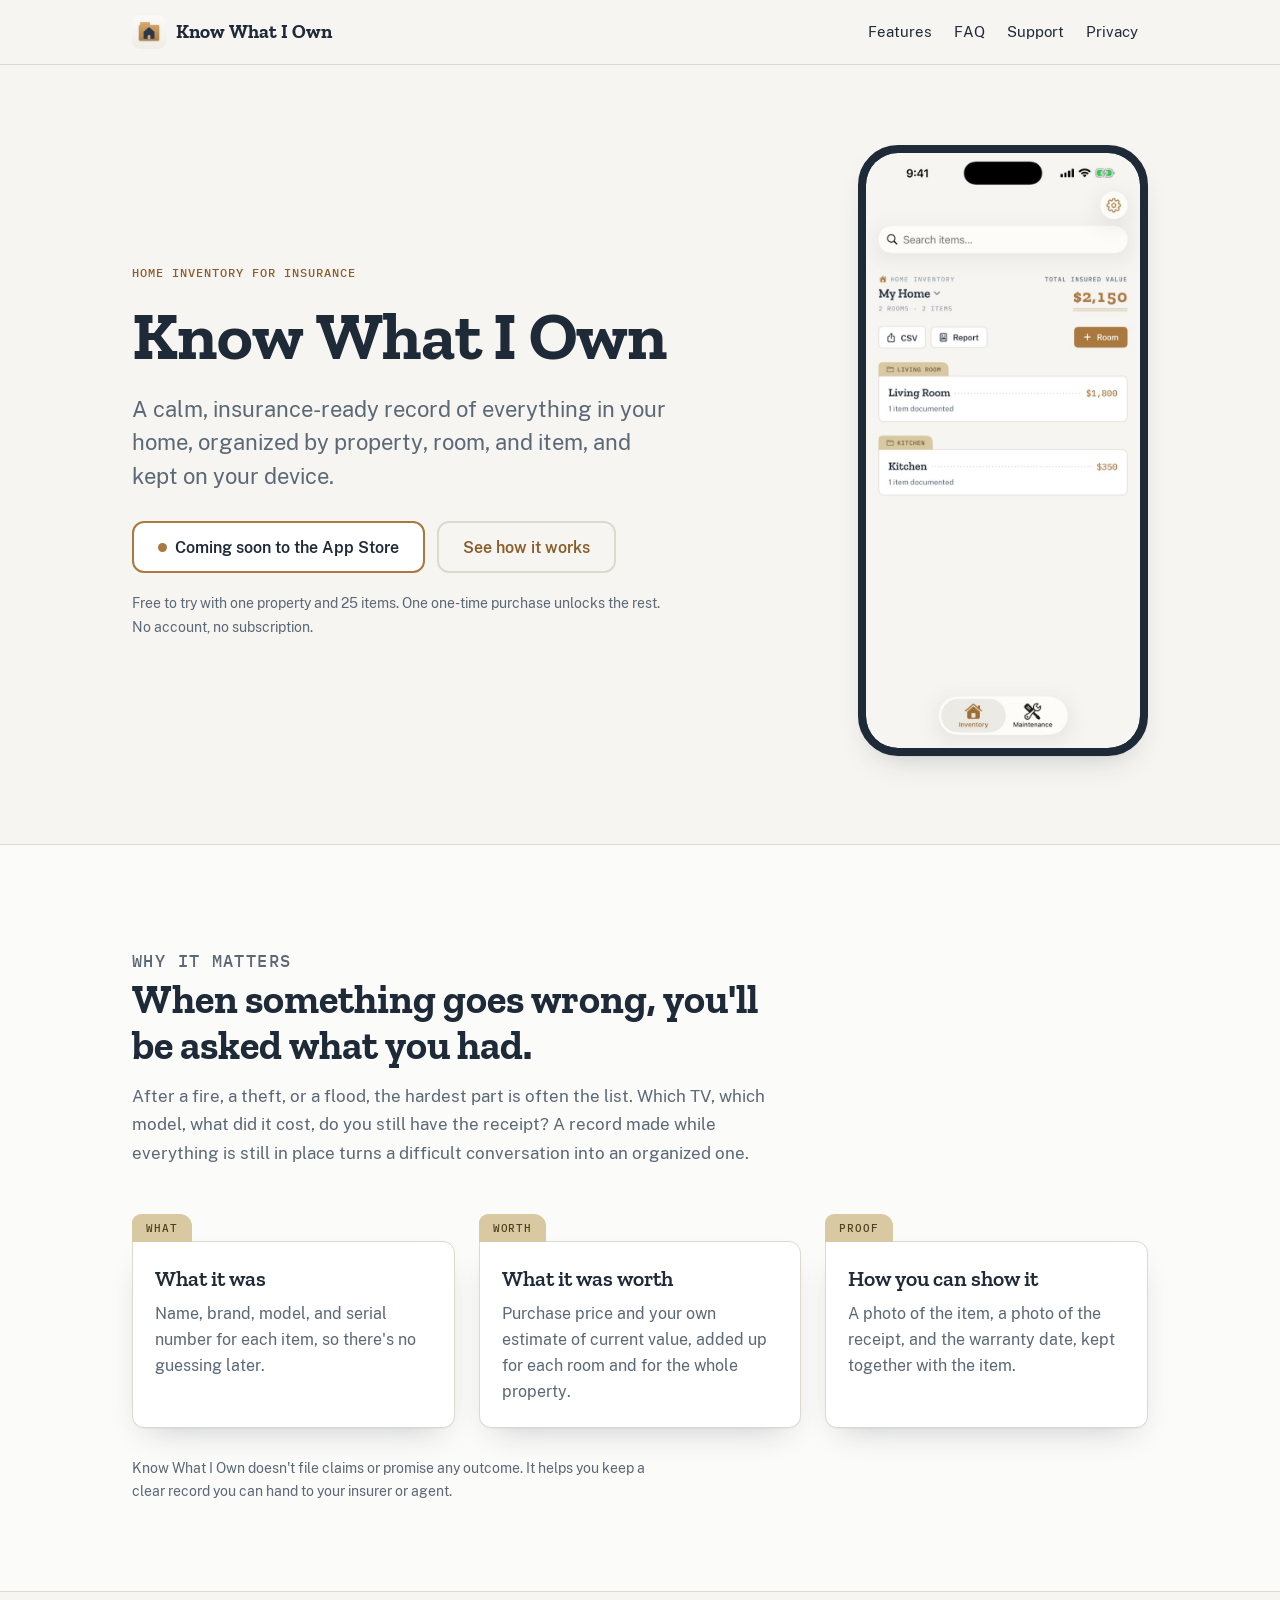
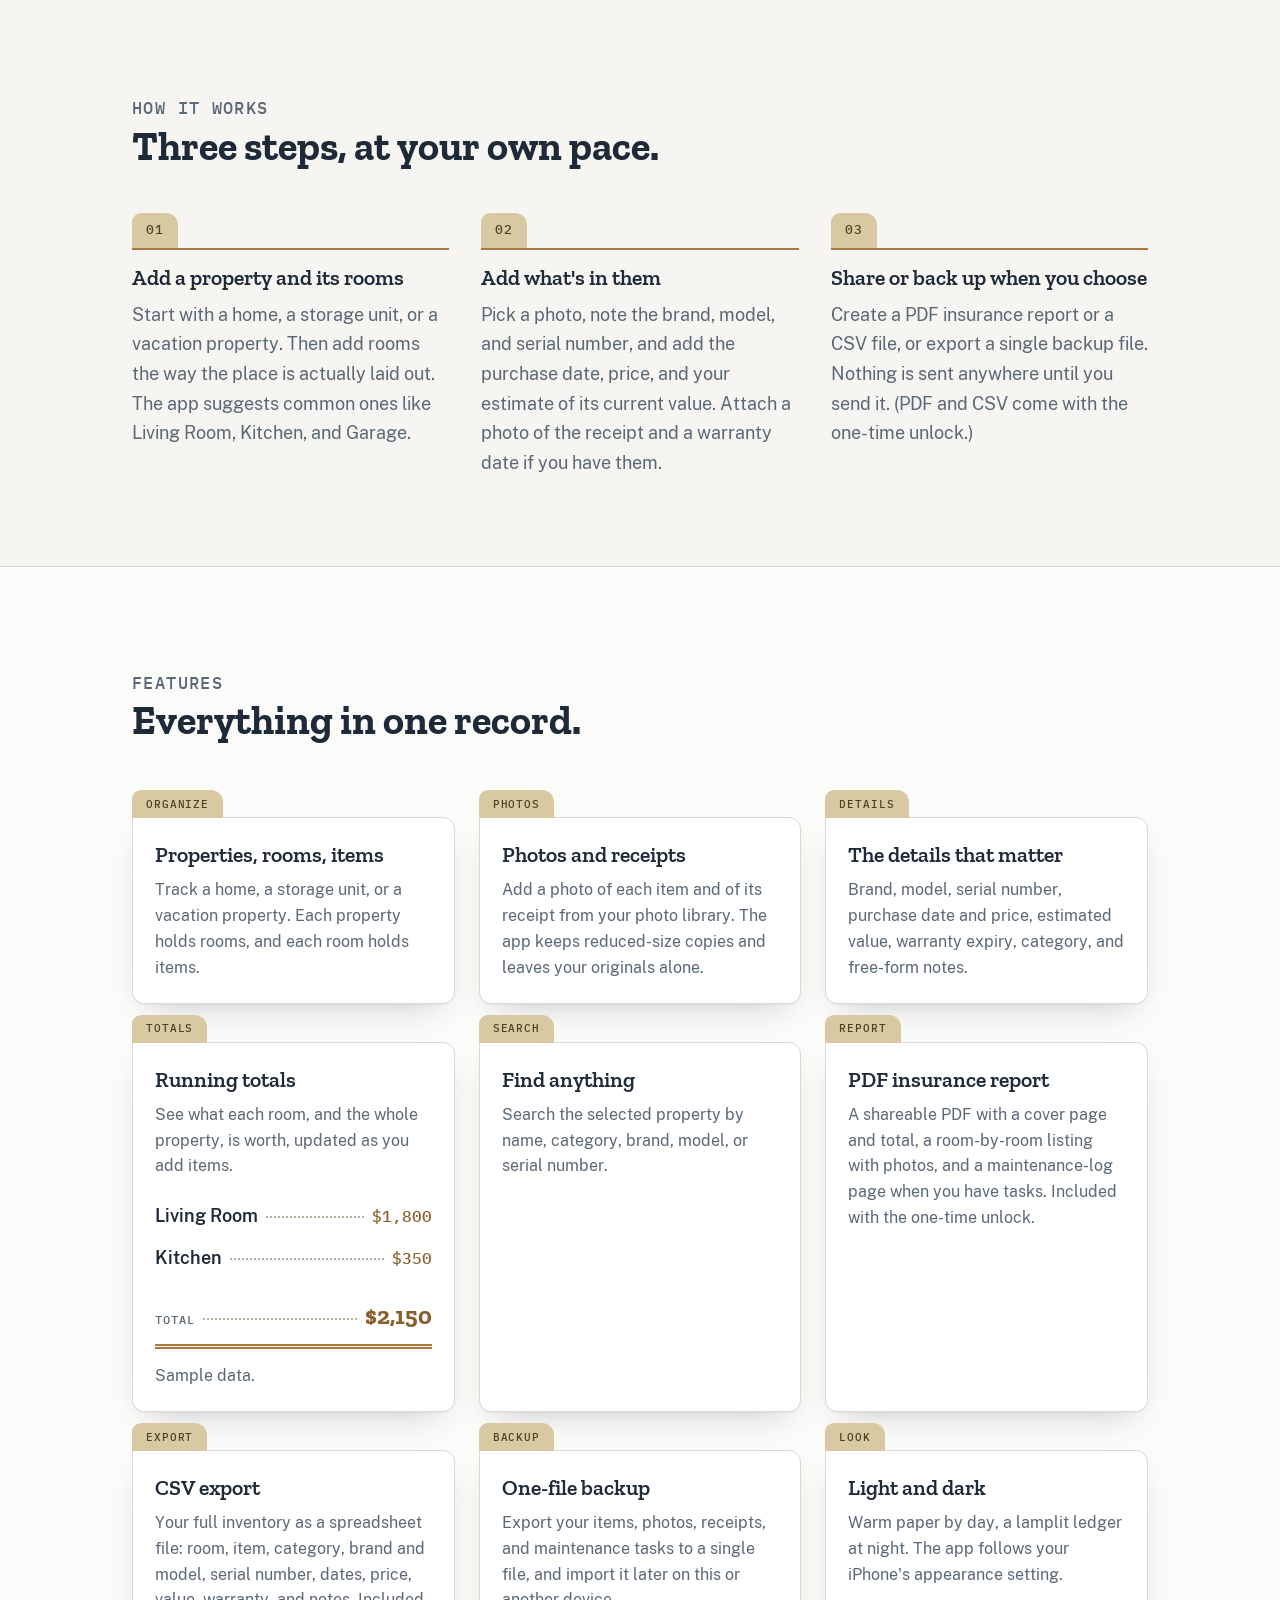
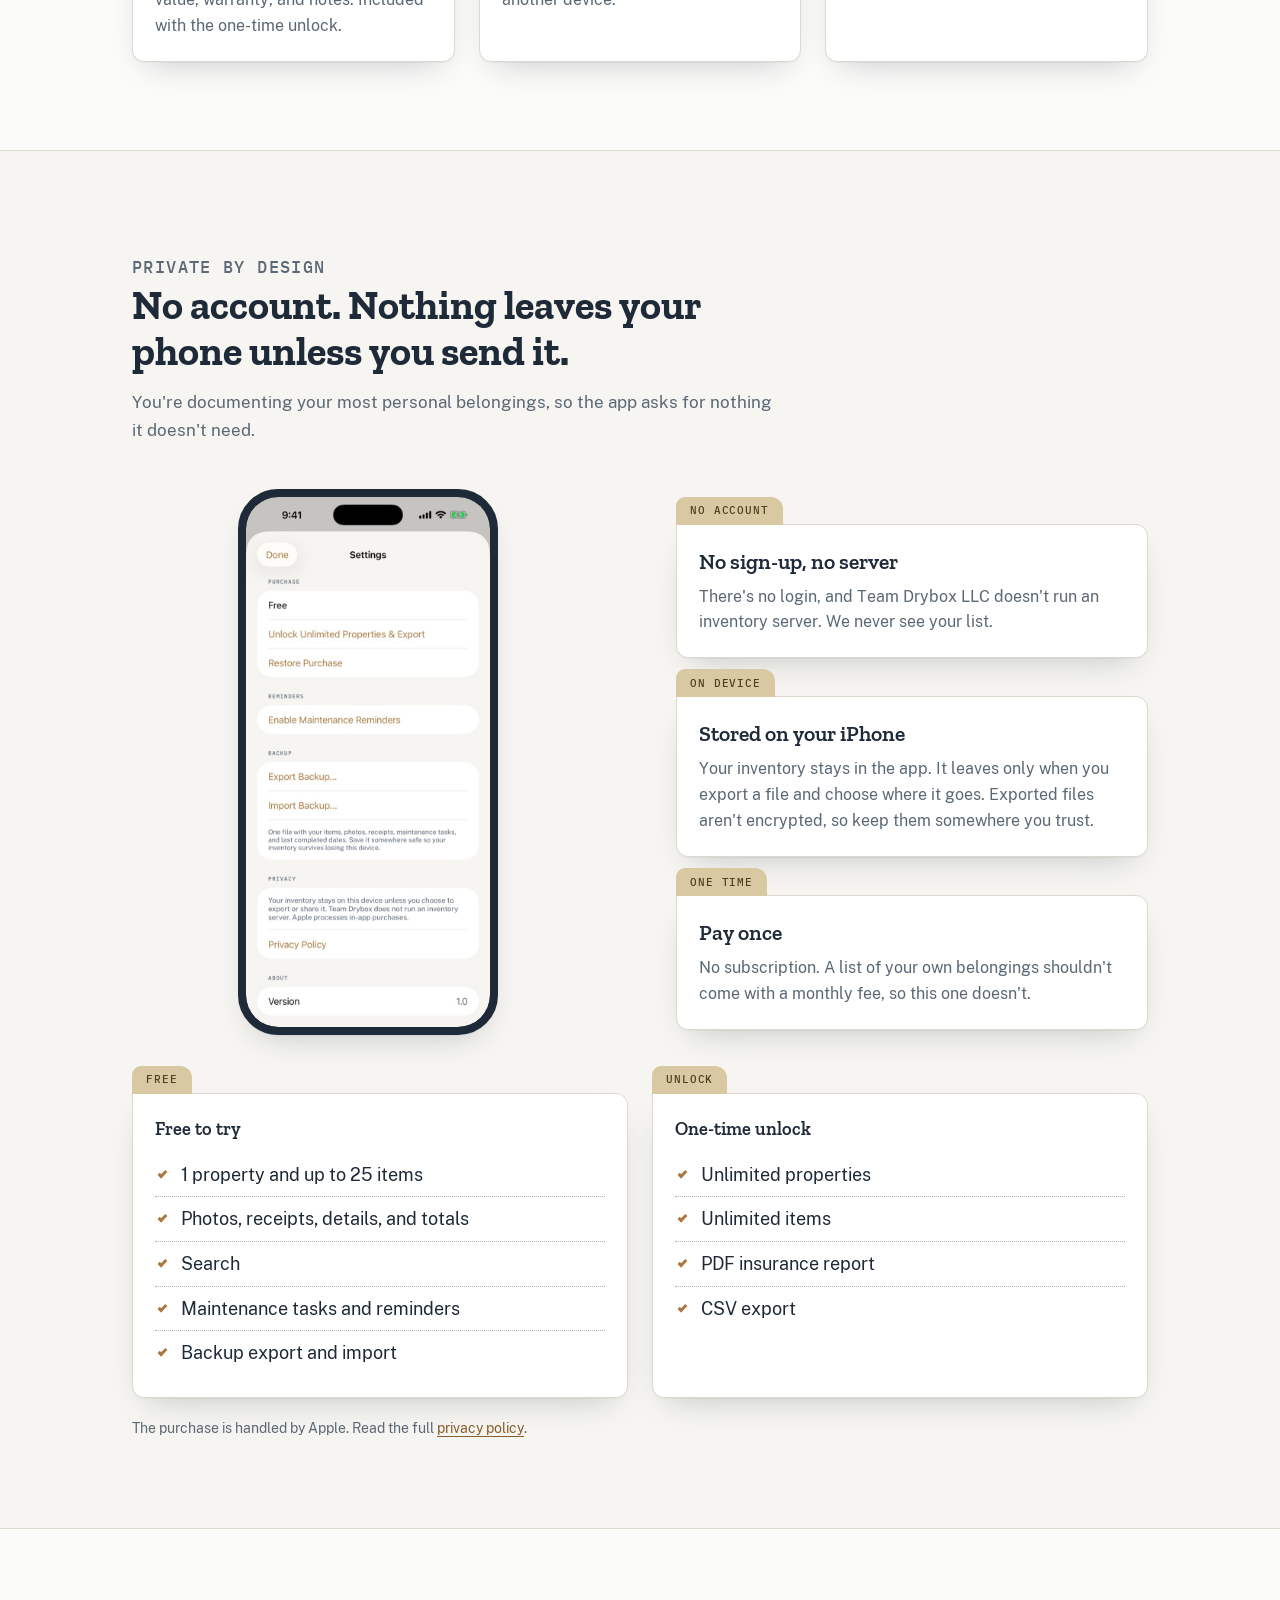
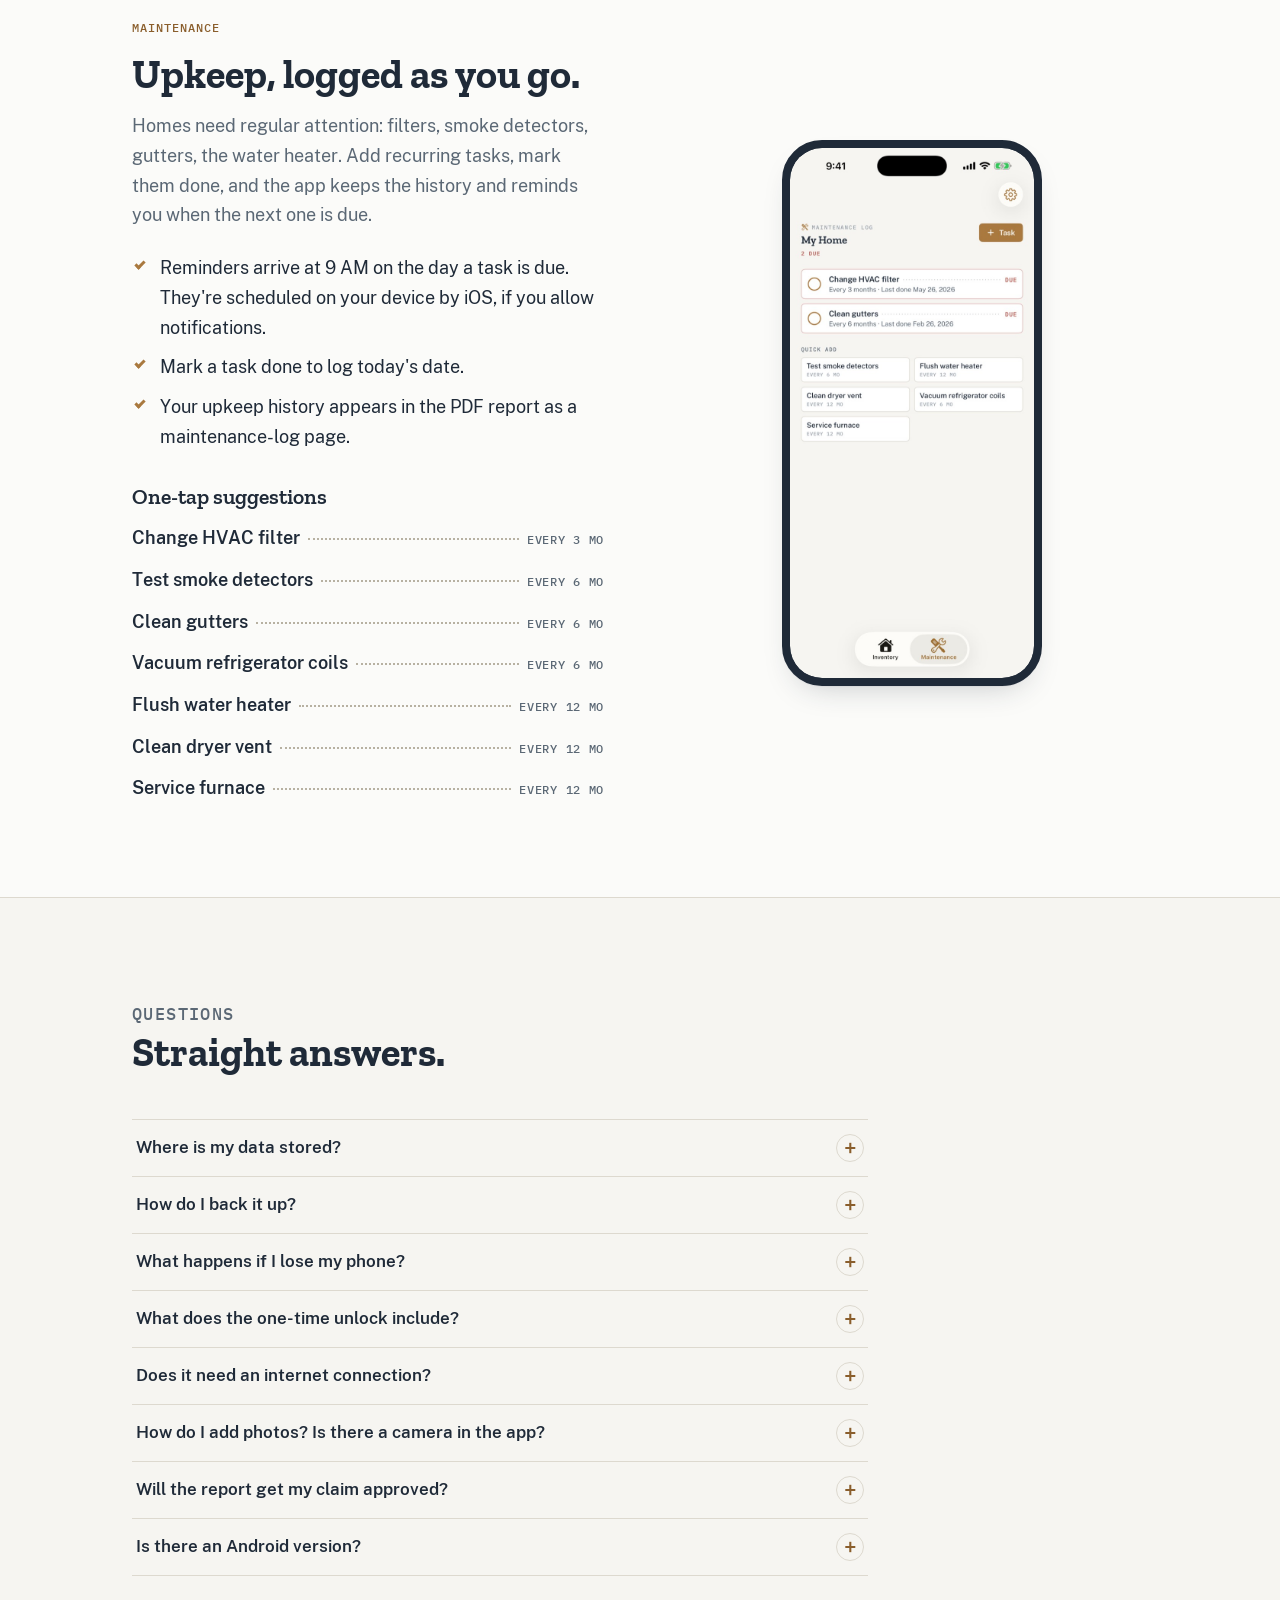
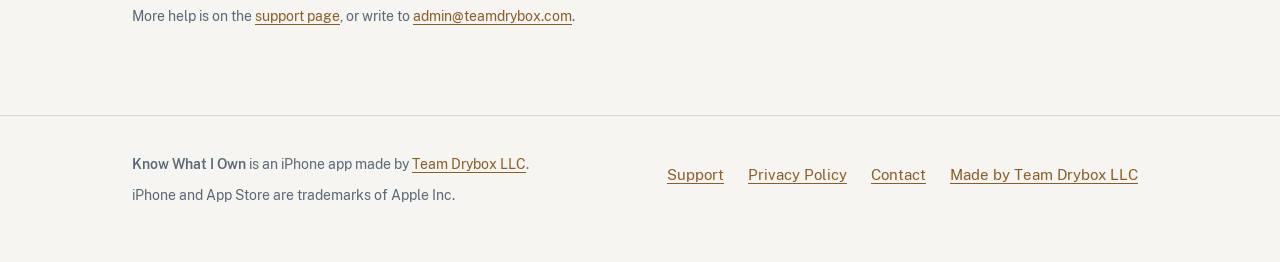
==== site/index.html @ daa01782 "Replace placeholder pages with the full site, add docs, QA and smoke tests - Move published files to" ====
<!doctype html>
<html lang="en">
<head>
  <meta charset="utf-8">
  <meta name="viewport" content="width=device-width, initial-scale=1">
  <title>Know What I Own — Home Inventory for Insurance</title>
  <meta name="description" content="An offline-first iPhone app for documenting your belongings for insurance: properties, rooms, items, photos, a PDF report. No account. One-time purchase.">
  <link rel="canonical" href="https://knowwhatiown.com/">
  <meta name="color-scheme" content="light dark">
  <meta name="theme-color" content="#F6F5F1" media="(prefers-color-scheme: light)">
  <meta name="theme-color" content="#1C1B18" media="(prefers-color-scheme: dark)">
  <meta property="og:type" content="website">
  <meta property="og:site_name" content="Know What I Own">
  <meta property="og:title" content="Know What I Own — Home Inventory for Insurance">
  <meta property="og:description" content="An offline-first iPhone app for documenting your belongings for insurance: properties, rooms, items, photos, a PDF report. No account. One-time purchase.">
  <meta property="og:url" content="https://knowwhatiown.com/">
  <meta property="og:image" content="https://knowwhatiown.com/assets/og.jpg">
  <meta property="og:image:width" content="1200">
  <meta property="og:image:height" content="630">
  <meta property="og:image:alt" content="Know What I Own: the app&#x27;s inventory screen beside the name and the line &#x27;A calm, insurance-ready record of everything in your home.&#x27;">
  <meta name="twitter:card" content="summary_large_image">
  <meta name="twitter:title" content="Know What I Own — Home Inventory for Insurance">
  <meta name="twitter:description" content="An offline-first iPhone app for documenting your belongings for insurance: properties, rooms, items, photos, a PDF report. No account. One-time purchase.">
  <meta name="twitter:image" content="https://knowwhatiown.com/assets/og.jpg">
  <meta name="twitter:image:alt" content="Know What I Own: the app&#x27;s inventory screen beside the name and the line &#x27;A calm, insurance-ready record of everything in your home.&#x27;">
  <link rel="icon" type="image/png" sizes="32x32" href="assets/favicon-32.png">
  <link rel="apple-touch-icon" href="assets/apple-touch-icon.png">
  <link rel="preload" href="assets/fonts/zilla-slab-700.woff2" as="font" type="font/woff2" crossorigin>
  <link rel="preload" href="assets/fonts/public-sans-400.woff2" as="font" type="font/woff2" crossorigin>
  <link rel="stylesheet" href="assets/styles.css">
</head>
<body>
  <a class="skip" href="#main">Skip to main content</a>
  <header class="site-header">
    <div class="wrap">
      <a class="brand" href="index.html"><img src="assets/apple-touch-icon.png" width="34" height="34" alt="">Know What I Own</a>
      <nav aria-label="Main">
        <ul class="nav">
          <li><a href="index.html#features">Features</a></li>
          <li><a href="index.html#faq">FAQ</a></li>
          <li><a href="support.html">Support</a></li>
          <li><a href="privacy.html">Privacy</a></li>
        </ul>
      </nav>
    </div>
  </header>

  <main id="main">

    <section class="hero" aria-labelledby="hero-title">
      <div class="wrap hero-grid">
        <div>
          <p class="eyebrow">Home inventory for insurance</p>
          <h1 id="hero-title">Know What I Own</h1>
          <p class="lede">A calm, insurance-ready record of everything in your home, organized by property, room, and item, and kept on your device.</p>
          <div class="cta-row">
            <!-- REPLACE with the official "Download on the App Store" badge + link once the app is approved -->
            <button class="btn btn-soon" type="button" disabled><span class="dot" aria-hidden="true"></span>Coming soon to the App Store</button>
            <a class="btn btn-ghost" href="#how">See how it works</a>
          </div>
          <p class="fine">Free to try with one property and 25 items. One one-time purchase unlocks the rest. No account, no subscription.</p>
        </div>
        <div class="hero-art">
          <figure class="phone">
            <img src="assets/shots/shot-inventory.jpg" width="640" height="1390" alt="The Inventory screen in Know What I Own: a property called My Home with a total value, search, CSV and Report buttons, and room cards for Living Room and Kitchen with dotted lines to each room's value.">
          </figure>
        </div>
      </div>
    </section>

    <section class="alt" id="why" aria-labelledby="why-title">
      <div class="wrap">
        <div class="section-head">
          <p class="eyebrow">Why it matters</p>
          <h2 id="why-title">When something goes wrong, you'll be asked what you had.</h2>
          <p>After a fire, a theft, or a flood, the hardest part is often the list. Which TV, which model, what did it cost, do you still have the receipt? A record made while everything is still in place turns a difficult conversation into an organized one.</p>
        </div>
        <ul class="cards">
          <li class="folder"><span class="tab" aria-hidden="true">What</span>
            <h3>What it was</h3>
            <p>Name, brand, model, and serial number for each item, so there's no guessing later.</p></li>
          <li class="folder"><span class="tab" aria-hidden="true">Worth</span>
            <h3>What it was worth</h3>
            <p>Purchase price and your own estimate of current value, added up for each room and for the whole property.</p></li>
          <li class="folder"><span class="tab" aria-hidden="true">Proof</span>
            <h3>How you can show it</h3>
            <p>A photo of the item, a photo of the receipt, and the warranty date, kept together with the item.</p></li>
        </ul>
        <p class="fine" style="margin-top:28px">Know What I Own doesn't file claims or promise any outcome. It helps you keep a clear record you can hand to your insurer or agent.</p>
      </div>
    </section>

    <section id="how" aria-labelledby="how-title">
      <div class="wrap">
        <div class="section-head">
          <p class="eyebrow">How it works</p>
          <h2 id="how-title">Three steps, at your own pace.</h2>
        </div>
        <ol class="steps">
          <li>
            <h3>Add a property and its rooms</h3>
            <p>Start with a home, a storage unit, or a vacation property. Then add rooms the way the place is actually laid out. The app suggests common ones like Living Room, Kitchen, and Garage.</p>
          </li>
          <li>
            <h3>Add what's in them</h3>
            <p>Pick a photo, note the brand, model, and serial number, and add the purchase date, price, and your estimate of its current value. Attach a photo of the receipt and a warranty date if you have them.</p>
          </li>
          <li>
            <h3>Share or back up when you choose</h3>
            <p>Create a PDF insurance report or a CSV file, or export a single backup file. Nothing is sent anywhere until you send it. (PDF and CSV come with the one-time unlock.)</p>
          </li>
        </ol>
      </div>
    </section>

    <section class="alt" id="features" aria-labelledby="features-title">
      <div class="wrap">
        <div class="section-head">
          <p class="eyebrow">Features</p>
          <h2 id="features-title">Everything in one record.</h2>
        </div>
        <ul class="cards">
          <li class="folder"><span class="tab" aria-hidden="true">Organize</span>
            <h3>Properties, rooms, items</h3>
            <p>Track a home, a storage unit, or a vacation property. Each property holds rooms, and each room holds items.</p></li>
          <li class="folder"><span class="tab" aria-hidden="true">Photos</span>
            <h3>Photos and receipts</h3>
            <p>Add a photo of each item and of its receipt from your photo library. The app keeps reduced-size copies and leaves your originals alone.</p></li>
          <li class="folder"><span class="tab" aria-hidden="true">Details</span>
            <h3>The details that matter</h3>
            <p>Brand, model, serial number, purchase date and price, estimated value, warranty expiry, category, and free-form notes.</p></li>
          <li class="folder"><span class="tab" aria-hidden="true">Totals</span>
            <h3>Running totals</h3>
            <p>See what each room, and the whole property, is worth, updated as you add items.</p>
            <ul class="ledger" aria-label="Sample totals">
              <li class="leader"><span class="name">Living Room</span><span class="dots" aria-hidden="true"></span><span class="val">$1,800</span></li>
              <li class="leader"><span class="name">Kitchen</span><span class="dots" aria-hidden="true"></span><span class="val">$350</span></li>
              <li class="leader total"><span class="name">Total</span><span class="dots" aria-hidden="true"></span><span class="val">$2,150</span></li>
            </ul>
            <p class="sample">Sample data.</p></li>
          <li class="folder"><span class="tab" aria-hidden="true">Search</span>
            <h3>Find anything</h3>
            <p>Search the selected property by name, category, brand, model, or serial number.</p></li>
          <li class="folder"><span class="tab" aria-hidden="true">Report</span>
            <h3>PDF insurance report</h3>
            <p>A shareable PDF with a cover page and total, a room-by-room listing with photos, and a maintenance-log page when you have tasks. Included with the one-time unlock.</p></li>
          <li class="folder"><span class="tab" aria-hidden="true">Export</span>
            <h3>CSV export</h3>
            <p>Your full inventory as a spreadsheet file: room, item, category, brand and model, serial number, dates, price, value, warranty, and notes. Included with the one-time unlock.</p></li>
          <li class="folder"><span class="tab" aria-hidden="true">Backup</span>
            <h3>One-file backup</h3>
            <p>Export your items, photos, receipts, and maintenance tasks to a single file, and import it later on this or another device.</p></li>
          <li class="folder"><span class="tab" aria-hidden="true">Look</span>
            <h3>Light and dark</h3>
            <p>Warm paper by day, a lamplit ledger at night. The app follows your iPhone's appearance setting.</p></li>
        </ul>
      </div>
    </section>

    <section id="privacy-promise" aria-labelledby="privacy-title">
      <div class="wrap">
        <div class="section-head">
          <p class="eyebrow">Private by design</p>
          <h2 id="privacy-title">No account. Nothing leaves your phone unless you send it.</h2>
          <p>You're documenting your most personal belongings, so the app asks for nothing it doesn't need.</p>
        </div>
        <div class="split flip">
          <div>
            <ul class="trio">
              <li class="folder"><span class="tab" aria-hidden="true">No account</span>
                <h3>No sign-up, no server</h3>
                <p>There's no login, and Team Drybox LLC doesn't run an inventory server. We never see your list.</p></li>
              <li class="folder"><span class="tab" aria-hidden="true">On device</span>
                <h3>Stored on your iPhone</h3>
                <p>Your inventory stays in the app. It leaves only when you export a file and choose where it goes. Exported files aren't encrypted, so keep them somewhere you trust.</p></li>
              <li class="folder"><span class="tab" aria-hidden="true">One time</span>
                <h3>Pay once</h3>
                <p>No subscription. A list of your own belongings shouldn't come with a monthly fee, so this one doesn't.</p></li>
            </ul>
          </div>
          <div class="art">
            <figure class="phone small">
              <img src="assets/shots/shot-settings.jpg" width="640" height="1390" alt="The Settings screen: Purchase, Reminders, and Backup sections with Export Backup and Import Backup, and a Privacy note saying the inventory stays on the device unless you choose to export or share it.">
            </figure>
          </div>
        </div>
        <div class="plans" style="margin-top:28px">
          <div class="folder"><span class="tab" aria-hidden="true">Free</span>
            <h3>Free to try</h3>
            <ul>
              <li>1 property and up to 25 items</li>
              <li>Photos, receipts, details, and totals</li>
              <li>Search</li>
              <li>Maintenance tasks and reminders</li>
              <li>Backup export and import</li>
            </ul></div>
          <div class="folder"><span class="tab" aria-hidden="true">Unlock</span>
            <h3>One-time unlock</h3>
            <ul>
              <li>Unlimited properties</li>
              <li>Unlimited items</li>
              <li>PDF insurance report</li>
              <li>CSV export</li>
            </ul></div>
        </div>
        <p class="fine">The purchase is handled by Apple. Read the full <a href="privacy.html">privacy policy</a>.</p>
      </div>
    </section>

    <section class="alt" id="maintenance" aria-labelledby="maint-title">
      <div class="wrap split">
        <div>
          <p class="eyebrow">Maintenance</p>
          <h2 id="maint-title">Upkeep, logged as you go.</h2>
          <p style="margin-top:14px;color:var(--soft)">Homes need regular attention: filters, smoke detectors, gutters, the water heater. Add recurring tasks, mark them done, and the app keeps the history and reminds you when the next one is due.</p>
          <ul class="checklist">
            <li>Reminders arrive at 9 AM on the day a task is due. They're scheduled on your device by iOS, if you allow notifications.</li>
            <li>Mark a task done to log today's date.</li>
            <li>Your upkeep history appears in the PDF report as a maintenance-log page.</li>
          </ul>
          <h3 style="margin:28px 0 6px">One-tap suggestions</h3>
          <ul class="ledger" aria-label="Suggested recurring tasks">
            <li class="leader"><span class="name">Change HVAC filter</span><span class="dots" aria-hidden="true"></span><span class="sub">Every 3 mo</span></li>
            <li class="leader"><span class="name">Test smoke detectors</span><span class="dots" aria-hidden="true"></span><span class="sub">Every 6 mo</span></li>
            <li class="leader"><span class="name">Clean gutters</span><span class="dots" aria-hidden="true"></span><span class="sub">Every 6 mo</span></li>
            <li class="leader"><span class="name">Vacuum refrigerator coils</span><span class="dots" aria-hidden="true"></span><span class="sub">Every 6 mo</span></li>
            <li class="leader"><span class="name">Flush water heater</span><span class="dots" aria-hidden="true"></span><span class="sub">Every 12 mo</span></li>
            <li class="leader"><span class="name">Clean dryer vent</span><span class="dots" aria-hidden="true"></span><span class="sub">Every 12 mo</span></li>
            <li class="leader"><span class="name">Service furnace</span><span class="dots" aria-hidden="true"></span><span class="sub">Every 12 mo</span></li>
          </ul>
        </div>
        <div class="art">
          <figure class="phone small">
            <img src="assets/shots/shot-maintenance.jpg" width="640" height="1390" alt="The Maintenance tab: a log for My Home showing two tasks marked due, Change HVAC filter every 3 months and Clean gutters every 6 months, with a Quick add list of other common tasks.">
          </figure>
        </div>
      </div>
    </section>

    <section id="faq" aria-labelledby="faq-title">
      <div class="wrap">
        <div class="section-head">
          <p class="eyebrow">Questions</p>
          <h2 id="faq-title">Straight answers.</h2>
        </div>
        <div class="faq">
        <details>
          <summary>Where is my data stored?</summary>
          <div class="answer">
            <p>In the app, on your device. There is no account and no sign-up, and Team Drybox LLC does not run an inventory server, so we never receive your list. If you use iCloud Backup or back up your device to a computer, iOS may include the app's data in those device backups; the <a href="privacy.html">privacy policy</a> explains this.</p>
          </div>
        </details>
        <details>
          <summary>How do I back it up?</summary>
          <div class="answer">
            <p>Open Settings, then Backup, and tap &ldquo;Export Backup&hellip;&rdquo;. The app creates a single file with your items, photos, receipts, and maintenance tasks, and hands it to the iOS share sheet so you can save it wherever you trust, such as iCloud Drive. &ldquo;Import Backup&hellip;&rdquo; reads it back. The file is not encrypted, so anyone who gets it can read your inventory.</p>
          </div>
        </details>
        <details>
          <summary>What happens if I lose my phone?</summary>
          <div class="answer">
            <p>Your inventory lives on the phone, and we don't have a copy, so a saved backup file is your safety net: install the app on a new device and import it. If you also use iOS device backups, restoring a new device from one may bring the app's data back too. Without either, the data on a lost phone can't be recovered by us.</p>
          </div>
        </details>
        <details>
          <summary>What does the one-time unlock include?</summary>
          <div class="answer">
            <p>Unlimited properties and items, the PDF insurance report, and CSV export. Without it you can use the app with 1 property and up to 25 items. It's a single purchase with no subscription, handled by Apple, and &ldquo;Restore Purchase&rdquo; in Settings brings it back on a reinstall or a new device.</p>
          </div>
        </details>
        <details>
          <summary>Does it need an internet connection?</summary>
          <div class="answer">
            <p>No, not for your inventory. Items, photos, search, maintenance tasks, reports, exports, and backups all work offline. A connection is only needed to download the app and to buy or restore the unlock through the App Store.</p>
          </div>
        </details>
        <details>
          <summary>How do I add photos? Is there a camera in the app?</summary>
          <div class="answer">
            <p>You choose photos from your photo library with the standard iOS photo picker; the app has no built-in camera, so take pictures with the Camera app first. The app stores reduced-size copies and leaves your originals untouched.</p>
          </div>
        </details>
        <details>
          <summary>Will the report get my claim approved?</summary>
          <div class="answer">
            <p>No app can promise that. The PDF report is a clear, organized record of what you own, what it's worth to you, and what you can show for it. What an insurer accepts depends on your policy and your insurer, so ask your agent what they want to see.</p>
          </div>
        </details>
        <details>
          <summary>Is there an Android version?</summary>
          <div class="answer">
            <p>No. Know What I Own is built for iPhone (iOS 17 or later) and also runs on iPad. There is no Android or web version.</p>
          </div>
        </details>
        </div>
        <p class="fine" style="margin-top:28px">More help is on the <a href="support.html">support page</a>, or write to <a href="mailto:admin@teamdrybox.com">admin@teamdrybox.com</a>.</p>
      </div>
    </section>

  </main>
  <footer class="site-footer">
    <div class="wrap">
      <div>
        <p><strong>Know What I Own</strong> is an iPhone app made by <a href="https://teamdrybox.com">Team Drybox LLC</a>.</p>
        <p>iPhone and App Store are trademarks of Apple Inc.</p>
      </div>
      <nav aria-label="Footer">
        <ul class="footer-nav">
          <li><a href="support.html">Support</a></li>
          <li><a href="privacy.html">Privacy Policy</a></li>
          <li><a href="mailto:admin@teamdrybox.com">Contact</a></li>
          <li><a href="https://teamdrybox.com">Made by Team Drybox LLC</a></li>
        </ul>
      </nav>
    </div>
  </footer>
</body>
</html>
---- site/assets/styles.css ----
/* Know What I Own — shared stylesheet.
   Palette and motifs follow the app: paper + ink + brass, folder-tab cards,
   dotted leader lines, a double rule under a total.
   Fonts are subsetted (Latin) OFL fonts self-hosted in ./fonts — no external requests. */

@font-face { font-family: "Zilla Slab"; font-weight: 600; font-style: normal; font-display: swap;
  src: url("fonts/zilla-slab-600.woff2") format("woff2"); }
@font-face { font-family: "Zilla Slab"; font-weight: 700; font-style: normal; font-display: swap;
  src: url("fonts/zilla-slab-700.woff2") format("woff2"); }
@font-face { font-family: "Public Sans"; font-weight: 400; font-style: normal; font-display: swap;
  src: url("fonts/public-sans-400.woff2") format("woff2"); }
@font-face { font-family: "Public Sans"; font-weight: 600; font-style: normal; font-display: swap;
  src: url("fonts/public-sans-600.woff2") format("woff2"); }
@font-face { font-family: "IBM Plex Mono"; font-weight: 500; font-style: normal; font-display: swap;
  src: url("fonts/plex-mono-500.woff2") format("woff2"); }

:root {
  /* Light (default) — contrast ratios checked against WCAG AA */
  --page: #F6F5F1;
  --card: #FFFFFF;
  --ink: #1F2A38;          /* 13.3:1 on page */
  --soft: #5B6875;         /* 5.2:1 on page, 5.7:1 on card */
  --line: #DDD9CF;
  --dots: #B7B1A2;         /* decorative only */
  --tab: #D9C9A3;
  --tab-ink: #4F4020;      /* on tab */
  --brass: #A9793F;        /* decorative: rules, borders (never small text) */
  --brass-text: #8A5E2C;   /* 5.2:1 on page, 5.7:1 on card — small text and links */
  --btn-bg: #8A5E2C;
  --btn-bg-hover: #7A5225;
  --btn-tx: #FFFFFF;       /* 5.7:1 on btn-bg */
  --frame: #1F2A38;
  --shadow: 0 1px 0 rgba(31, 42, 56, .04), 0 14px 32px -16px rgba(31, 42, 56, .28);
  --focus: #8A5E2C;

  --serif: "Zilla Slab", Rockwell, "Roboto Slab", Georgia, "Times New Roman", serif;
  --sans: "Public Sans", -apple-system, BlinkMacSystemFont, "Segoe UI", Roboto, Helvetica, Arial, sans-serif;
  --mono: "IBM Plex Mono", ui-monospace, SFMono-Regular, Menlo, Consolas, monospace;

  --gutter: 20px;
  --maxw: 1080px;
  color-scheme: light dark;
}

@media (prefers-color-scheme: dark) {
  :root {
    --page: #1C1B18;
    --card: #28261F;
    --ink: #EDEAE2;        /* 14.3:1 on page */
    --soft: #A39C8E;       /* 6.3:1 on page, 5.5:1 on card */
    --line: #3D3A30;
    --dots: #5D5848;
    --tab: #4A4030;
    --tab-ink: #E3D3A8;
    --brass: #C79355;
    --brass-text: #C79355; /* 6.3:1 on page, 5.6:1 on card */
    --btn-bg: #C79355;
    --btn-bg-hover: #D5A26A;
    --btn-tx: #1C1B18;     /* 6.3:1 on btn-bg */
    --frame: #0E0D0B;
    --shadow: 0 1px 0 rgba(0, 0, 0, .3), 0 14px 32px -16px rgba(0, 0, 0, .7);
    --focus: #C79355;
  }
}

*, *::before, *::after { box-sizing: border-box; }
html { -webkit-text-size-adjust: 100%; text-size-adjust: 100%; }
@media (prefers-reduced-motion: no-preference) { html { scroll-behavior: smooth; } }
body {
  margin: 0;
  background: var(--page);
  color: var(--ink);
  font: 400 clamp(16px, 0.4vw + 15px, 18px)/1.65 var(--sans);
  -webkit-font-smoothing: antialiased;
}
img { max-width: 100%; height: auto; }
a { color: var(--brass-text); text-underline-offset: 3px; text-decoration-thickness: 1px; }
a:hover { text-decoration-thickness: 2px; }
:focus-visible { outline: 3px solid var(--focus); outline-offset: 3px; border-radius: 4px; }
p { margin: 0 0 1em; }
h1, h2, h3 { font-family: var(--serif); color: var(--ink); margin: 0; line-height: 1.15; font-weight: 700; }
h1 { font-size: clamp(2.5rem, 7vw + 1rem, 4.25rem); letter-spacing: -.01em; }
h2 { font-size: clamp(1.75rem, 3vw + 1rem, 2.5rem); }
h3 { font-size: 1.35rem; font-weight: 600; line-height: 1.25; }
ul, ol { margin: 0; padding: 0; }

.wrap { width: 100%; max-width: var(--maxw); margin: 0 auto; padding-inline: var(--gutter); }
.skip { position: absolute; left: 12px; top: -80px; background: var(--card); color: var(--ink);
  border: 2px solid var(--brass-text); padding: 10px 16px; border-radius: 8px; z-index: 10; }
.skip:focus { top: 12px; }

/* Header */
.site-header { border-bottom: 1px solid var(--line); background: var(--page); }
.site-header .wrap { display: flex; flex-wrap: wrap; align-items: center; justify-content: space-between; column-gap: 24px; padding-block: 8px; }
.brand { display: inline-flex; align-items: center; gap: 10px; min-height: 48px; text-decoration: none; color: var(--ink);
  font: 700 1.2rem/1 var(--serif); }
.brand img { width: 34px; height: 34px; border-radius: 8px; display: block; }
.nav { display: flex; flex-wrap: wrap; list-style: none; gap: 0 2px; margin-left: -10px; }
.nav a { display: inline-flex; align-items: center; min-height: 44px; padding: 0 10px; color: var(--ink); text-decoration: none;
  font-size: .95rem; border-radius: 6px; }
.nav a:hover { color: var(--brass-text); text-decoration: underline; text-underline-offset: 6px; }
.nav a[aria-current="page"] { color: var(--brass-text); font-weight: 600; text-decoration: underline; text-decoration-thickness: 2px; text-underline-offset: 6px; }

/* Small mono label */
.eyebrow, .tab, .mono { font-family: var(--mono); font-weight: 500; letter-spacing: .08em; text-transform: uppercase; }
.eyebrow { font-size: .78rem; color: var(--brass-text); margin: 0 0 14px; }

/* Buttons */
.btn { display: inline-flex; align-items: center; justify-content: center; gap: 8px; min-height: 52px; padding: 0 24px;
  border-radius: 12px; font: 600 1rem/1.2 var(--sans); text-decoration: none; border: 2px solid transparent; cursor: pointer; }
.btn-primary { background: var(--btn-bg); color: var(--btn-tx); }
.btn-primary:hover { background: var(--btn-bg-hover); }
.btn-soon { background: var(--card); color: var(--ink); border-color: var(--brass); cursor: default; opacity: 1; font-family: var(--sans); }
.btn-soon:disabled { color: var(--ink); -webkit-text-fill-color: var(--ink); opacity: 1; }
.btn-soon .dot { width: 9px; height: 9px; border-radius: 50%; background: var(--brass); flex: none; }
.btn-ghost { color: var(--brass-text); border-color: var(--line); background: transparent; }
.btn-ghost:hover { border-color: var(--brass); }

/* Sections */
section { padding-block: clamp(48px, 8vw, 88px); }
.section-head { max-width: 40rem; margin-bottom: clamp(28px, 4vw, 44px); }
.section-head p { color: var(--soft); font-size: 1.08rem; margin: 14px 0 0; }
.alt { background: var(--card); background: color-mix(in srgb, var(--card) 55%, var(--page)); border-block: 1px solid var(--line); }

/* Hero */
.hero { padding-block: clamp(36px, 7vw, 80px) clamp(48px, 8vw, 88px); }
.hero-grid { display: grid; gap: 44px; align-items: center; }
.hero h1 { margin-bottom: 18px; }
.lede { font-size: clamp(1.1rem, 1vw + 1rem, 1.35rem); color: var(--soft); max-width: 34rem; margin-bottom: 28px; line-height: 1.55; }
.cta-row { display: flex; flex-wrap: wrap; gap: 12px; align-items: center; }
.fine { font-size: .9rem; color: var(--soft); margin: 18px 0 0; max-width: 34rem; }
.hero-art { display: flex; justify-content: center; }

.phone { margin: 0; width: min(100%, 290px); border: 8px solid var(--frame); border-radius: 40px; background: var(--frame);
  box-shadow: var(--shadow); overflow: hidden; }
.phone img { display: block; width: 100%; height: auto; border-radius: 32px; }
.phone.small { width: min(100%, 260px); }

/* Folder-tab cards (echo of the app's room cards) */
.folder { position: relative; margin-top: 30px; background: var(--card); border: 1px solid var(--line);
  border-radius: 0 12px 12px 12px; padding: 24px 22px 22px; box-shadow: var(--shadow); }
.folder > .tab { position: absolute; left: -1px; top: -28px; height: 28px; display: inline-flex; align-items: center; padding: 0 14px;
  background: var(--tab); color: var(--tab-ink); font-size: .7rem; border-radius: 9px 12px 0 0; }
.folder h3 { margin-bottom: 8px; }
.folder p:last-child { margin-bottom: 0; }
.folder p { color: var(--soft); font-size: .98rem; }
.cards { display: grid; gap: 8px 24px; grid-template-columns: 1fr; list-style: none; }
.cards > li { display: block; }

/* Leader lines and double rule */
.ledger { list-style: none; margin: 4px 0 0; }
.leader { display: flex; align-items: baseline; gap: 8px; padding: 6px 0; }
.leader .dots { flex: 1; min-width: 12px; border-bottom: 2px dotted var(--dots); transform: translateY(-4px); }
.leader .val { font-family: var(--mono); font-weight: 500; font-size: .9em; color: var(--brass-text); white-space: nowrap; }
.leader .name { font-weight: 600; color: var(--ink); }
.leader .sub { font-family: var(--mono); font-weight: 500; font-size: .72rem; letter-spacing: .06em; color: var(--soft); text-transform: uppercase; white-space: nowrap; }
.total { margin-top: 8px; padding: 10px 0 8px; border-bottom: 5px double var(--brass); }
.total .name { font-family: var(--mono); font-weight: 500; font-size: .78rem; letter-spacing: .08em; text-transform: uppercase; color: var(--soft); }
.total .val { font-family: var(--serif); font-weight: 700; font-size: 1.5rem; }
.sample { font-size: .8rem; color: var(--soft); margin: 14px 0 0 !important; }

/* Steps */
.steps { display: grid; gap: 28px; list-style: none; counter-reset: step; }
.steps li { counter-increment: step; position: relative; padding-top: 52px; }
.steps li::before { content: counter(step, decimal-leading-zero); position: absolute; top: 0; left: 0; height: 36px; padding: 0 14px;
  display: inline-flex; align-items: center; background: var(--tab); color: var(--tab-ink); border-radius: 9px 12px 0 0;
  font: 500 .8rem/1 var(--mono); letter-spacing: .08em; }
.steps li::after { content: ""; position: absolute; top: 35px; left: 0; right: 0; border-top: 2px solid var(--brass); }
.steps h3 { margin-bottom: 8px; }
.steps p { color: var(--soft); margin: 0; }

/* Two-column feature split */
.split { display: grid; gap: 40px; align-items: center; }
.split .art { display: flex; justify-content: center; }
.checklist { list-style: none; margin: 18px 0 0; }
.checklist li { position: relative; padding: 5px 0 5px 28px; }
.checklist li::before { content: ""; position: absolute; left: 3px; top: .72em; width: 10px; height: 6px; border-left: 3px solid var(--brass);
  border-bottom: 3px solid var(--brass); transform: rotate(-45deg); }

/* Privacy trio */
.trio { display: grid; gap: 8px 24px; list-style: none; }
.split .trio { grid-template-columns: 1fr; }

/* Compare table-ish */
.plans { display: grid; gap: 8px 24px; margin-top: 8px; }
.plans h3 { font-size: 1.15rem; }
.plans ul { list-style: none; margin: 12px 0 0; }
.plans li { padding: 7px 0 7px 26px; position: relative; border-top: 1px dotted var(--dots); }
.plans li:first-child { border-top: 0; }
.plans li::before { content: ""; position: absolute; left: 3px; top: 1em; width: 9px; height: 5px; border-left: 3px solid var(--brass);
  border-bottom: 3px solid var(--brass); transform: rotate(-45deg); }

/* FAQ */
.faq { max-width: 46rem; }
.faq details { border-top: 1px solid var(--line); }
.faq details:last-child { border-bottom: 1px solid var(--line); }
.faq summary { list-style: none; cursor: pointer; display: flex; align-items: center; justify-content: space-between; gap: 16px;
  min-height: 56px; padding: 12px 4px; font: 600 1.08rem/1.35 var(--sans); }
.faq summary::-webkit-details-marker { display: none; }
.faq summary::after { content: "+"; flex: none; width: 28px; height: 28px; display: inline-flex; align-items: center; justify-content: center;
  font: 500 1.3rem/1 var(--mono); color: var(--brass-text); border: 1px solid var(--line); border-radius: 50%; }
.faq details[open] summary::after { content: "\2212"; }
.faq summary:hover { color: var(--brass-text); }
.faq .answer { padding: 0 4px 20px; color: var(--soft); max-width: 40rem; }
.faq .answer p:last-child { margin-bottom: 0; }

/* Footer */
.site-footer { border-top: 1px solid var(--line); padding-block: 36px 48px; font-size: .95rem; }
.site-footer .wrap { display: grid; gap: 20px; }
.footer-nav { display: flex; flex-wrap: wrap; list-style: none; gap: 0 4px; margin-left: -10px; }
.footer-nav a { display: inline-flex; align-items: center; min-height: 44px; padding: 0 10px; }
.site-footer p { color: var(--soft); margin: 0 0 .5em; font-size: .9rem; max-width: 40rem; }

/* Prose pages (support, privacy, 404) */
.page-head { padding-block: clamp(36px, 6vw, 64px) 8px; }
.page-head h1 { font-size: clamp(2.25rem, 5vw + 1rem, 3.5rem); }
.page-head .sub { font-family: var(--mono); font-weight: 500; letter-spacing: .08em; text-transform: uppercase; font-size: .85rem; color: var(--brass-text); margin: 0 0 10px; }
.prose { max-width: 44rem; padding-block: 24px clamp(48px, 8vw, 88px); }
.prose h2 { font-size: clamp(1.4rem, 1.2vw + 1rem, 1.75rem); margin: 2.2em 0 .5em; padding-bottom: .3em; border-bottom: 2px solid var(--brass); }
.prose h2:first-child { margin-top: 0; }
.prose h3 { font-size: 1.15rem; margin: 1.8em 0 .4em; }
.prose p { color: var(--ink); }
.prose .callout { background: var(--card); border: 1px solid var(--line); border-left: 4px solid var(--brass); border-radius: 0 10px 10px 0;
  padding: 16px 20px; margin: 0 0 1.5em; box-shadow: var(--shadow); }
.prose .callout p:last-child { margin-bottom: 0; }
.prose .contact { margin-top: 2.5em; padding: 20px 22px; background: var(--card); border: 1px solid var(--line); border-left: 4px solid var(--brass);
  border-radius: 0 10px 10px 0; }
.prose .contact h2 { border: 0; margin: 0 0 .4em; padding: 0; }
.prose .contact p:last-child { margin-bottom: 0; }
.prose .updated { margin-top: 2.5em; padding-top: 1.2em; border-top: 1px solid var(--line); color: var(--soft); font-size: .9rem; }
.qa { padding: 20px 0; border-top: 1px solid var(--line); }
.qa:last-of-type { border-bottom: 1px solid var(--line); }
.qa h3 { margin: 0 0 .4em; }
.qa p:last-child { margin-bottom: 0; }

/* >= 700px */
@media (min-width: 700px) {
  :root { --gutter: 32px; }
  .cards { grid-template-columns: repeat(2, 1fr); }
  .steps { grid-template-columns: repeat(3, 1fr); gap: 32px; }
  .plans { grid-template-columns: repeat(2, 1fr); }
  .site-footer .wrap { grid-template-columns: 1fr auto; align-items: start; }
}
/* >= 960px */
@media (min-width: 960px) {
  .hero-grid { grid-template-columns: 1.15fr .85fr; gap: 64px; }
  .hero-art { justify-content: flex-end; }
  .cards { grid-template-columns: repeat(3, 1fr); }
  .split { grid-template-columns: 1fr 1fr; gap: 72px; }
  .split.flip .art { order: -1; }
}

@media (prefers-reduced-motion: reduce) {
  *, *::before, *::after { animation: none !important; transition: none !important; scroll-behavior: auto !important; }
}
@media print {
  .site-header, .site-footer, .skip { display: none; }
  body { background: #fff; color: #000; }
}
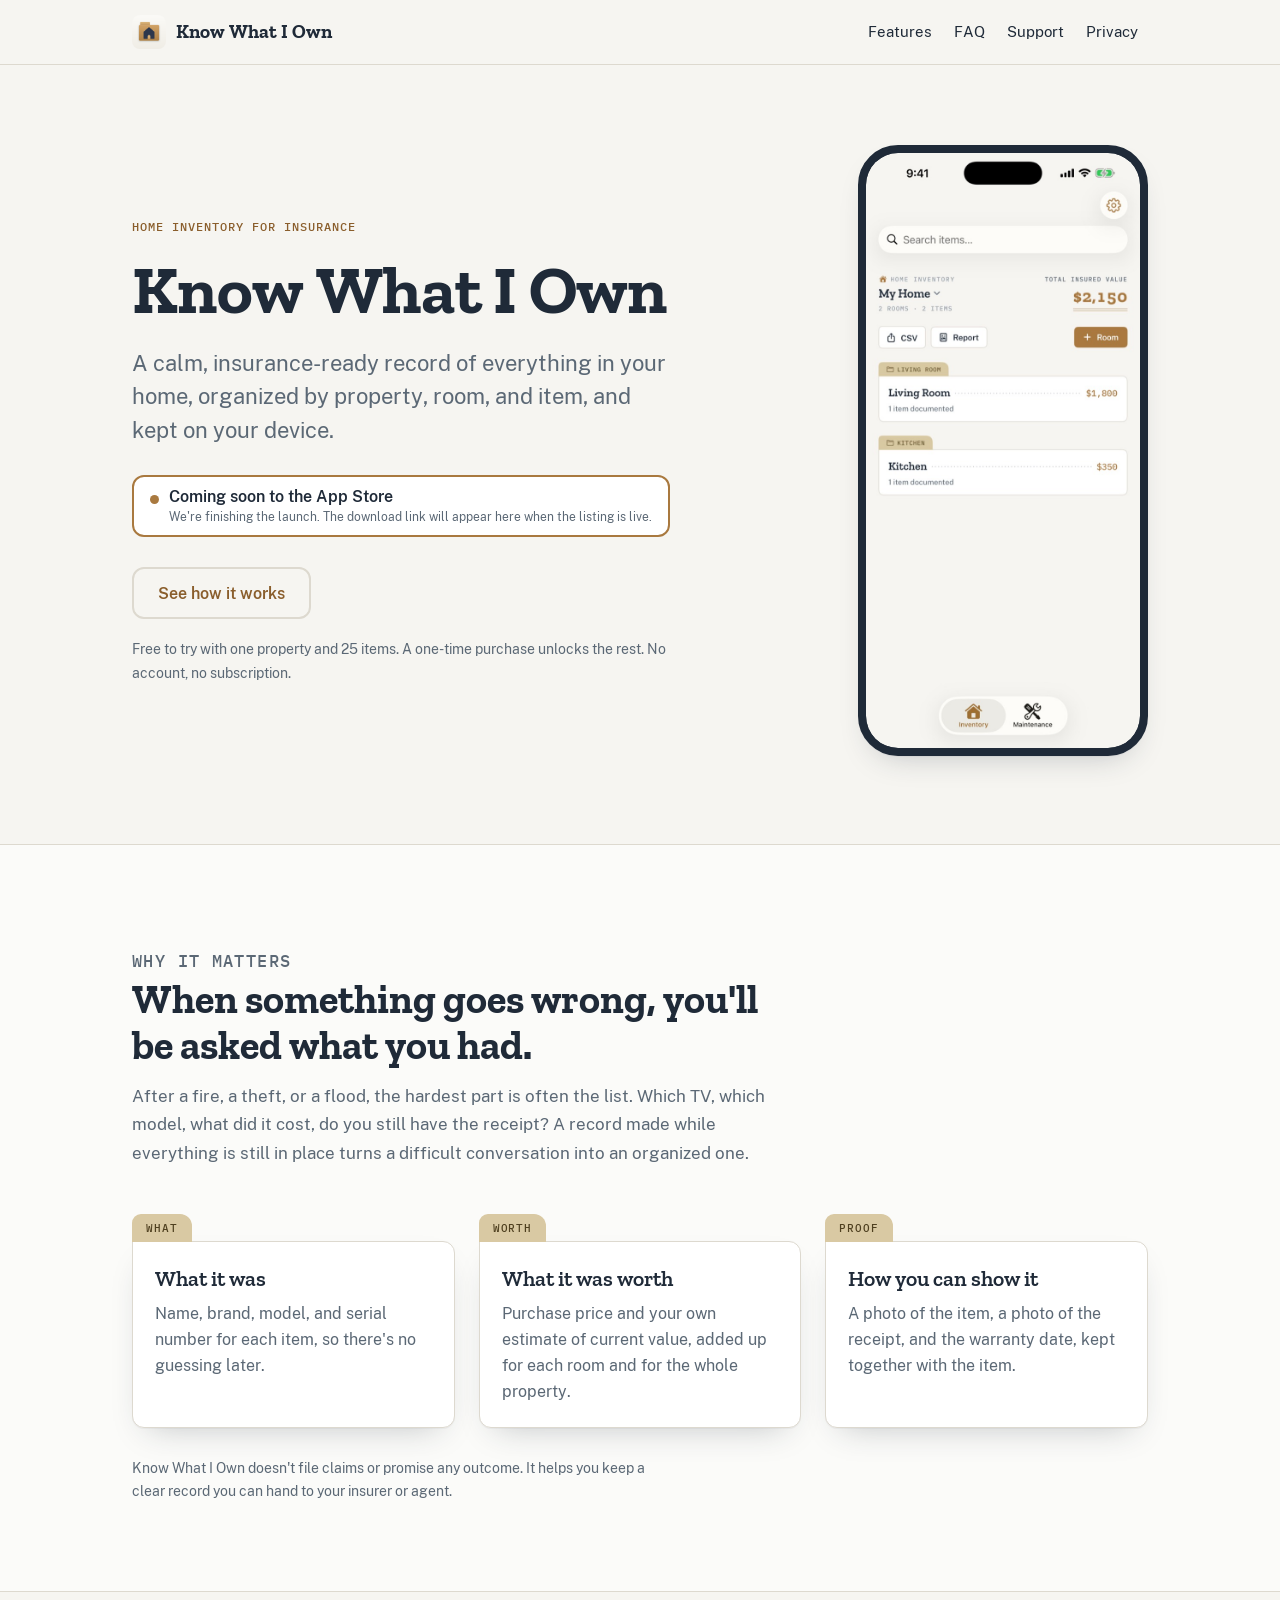
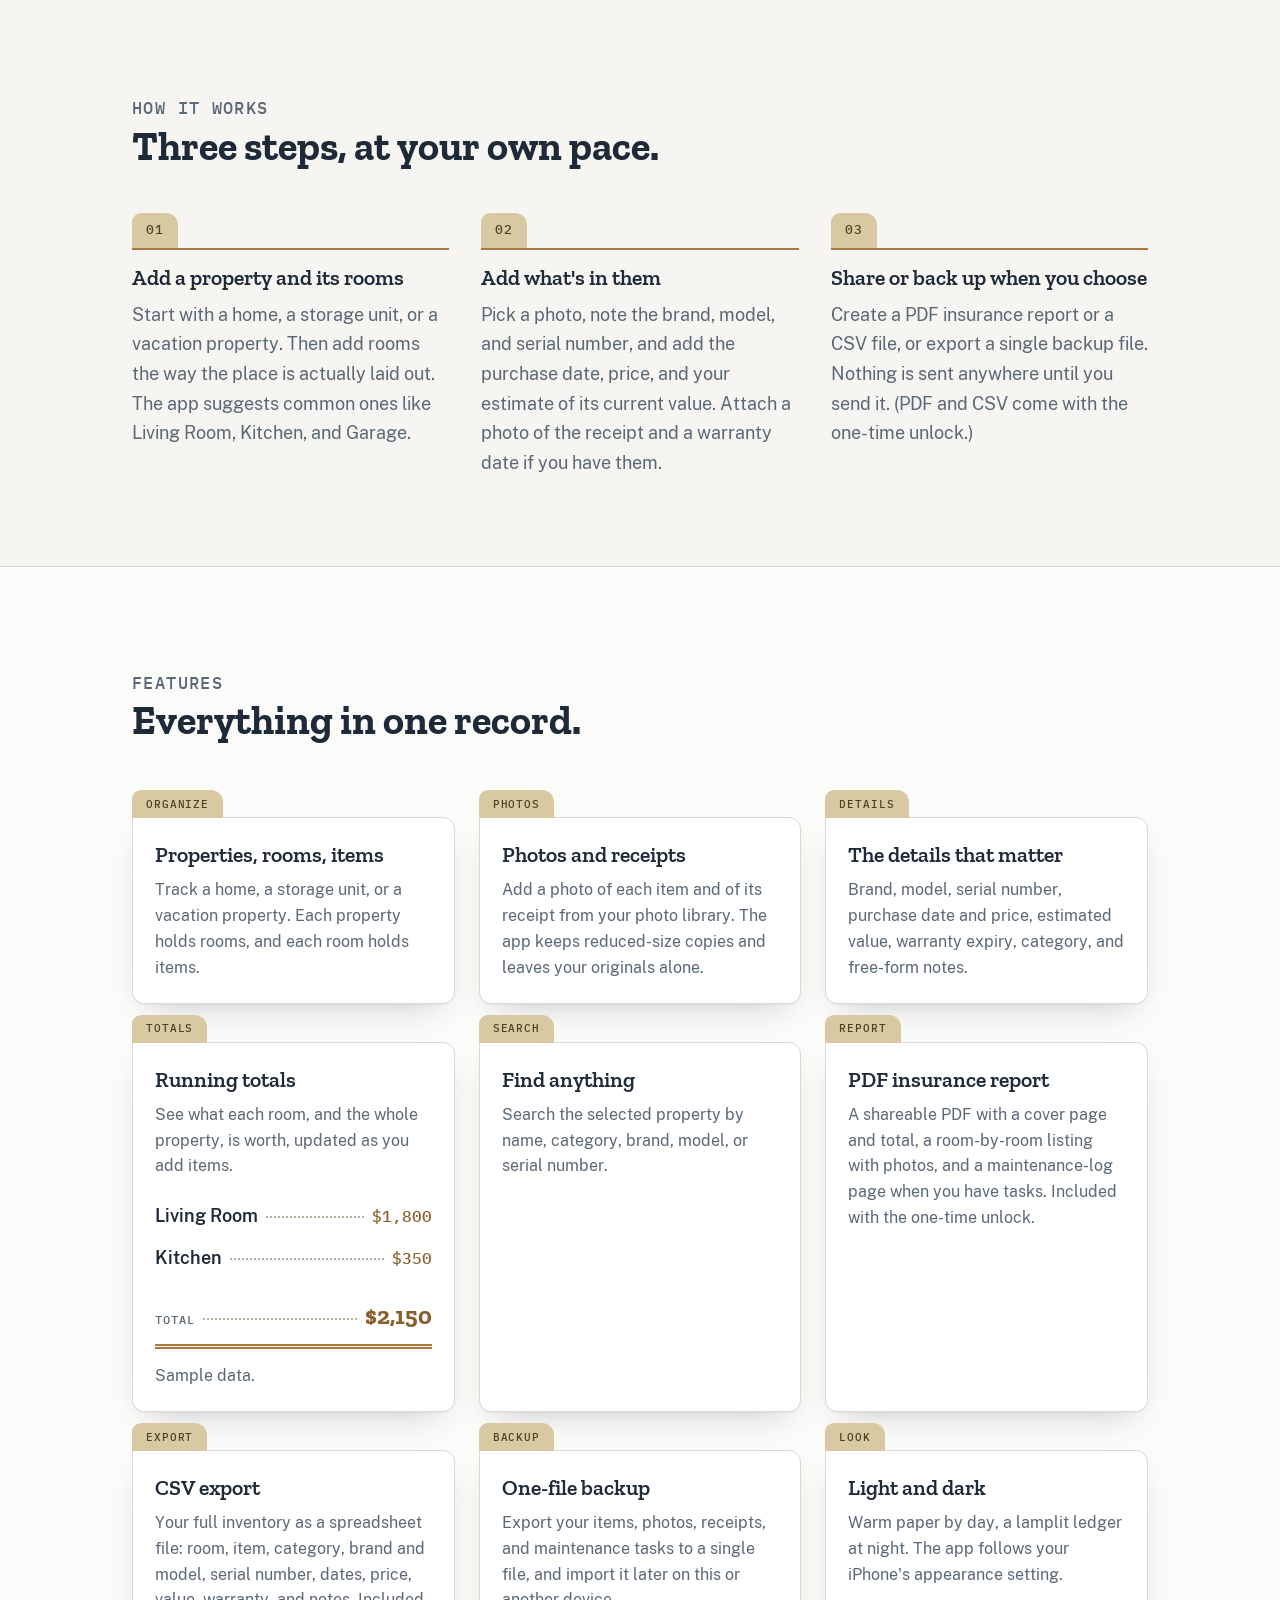
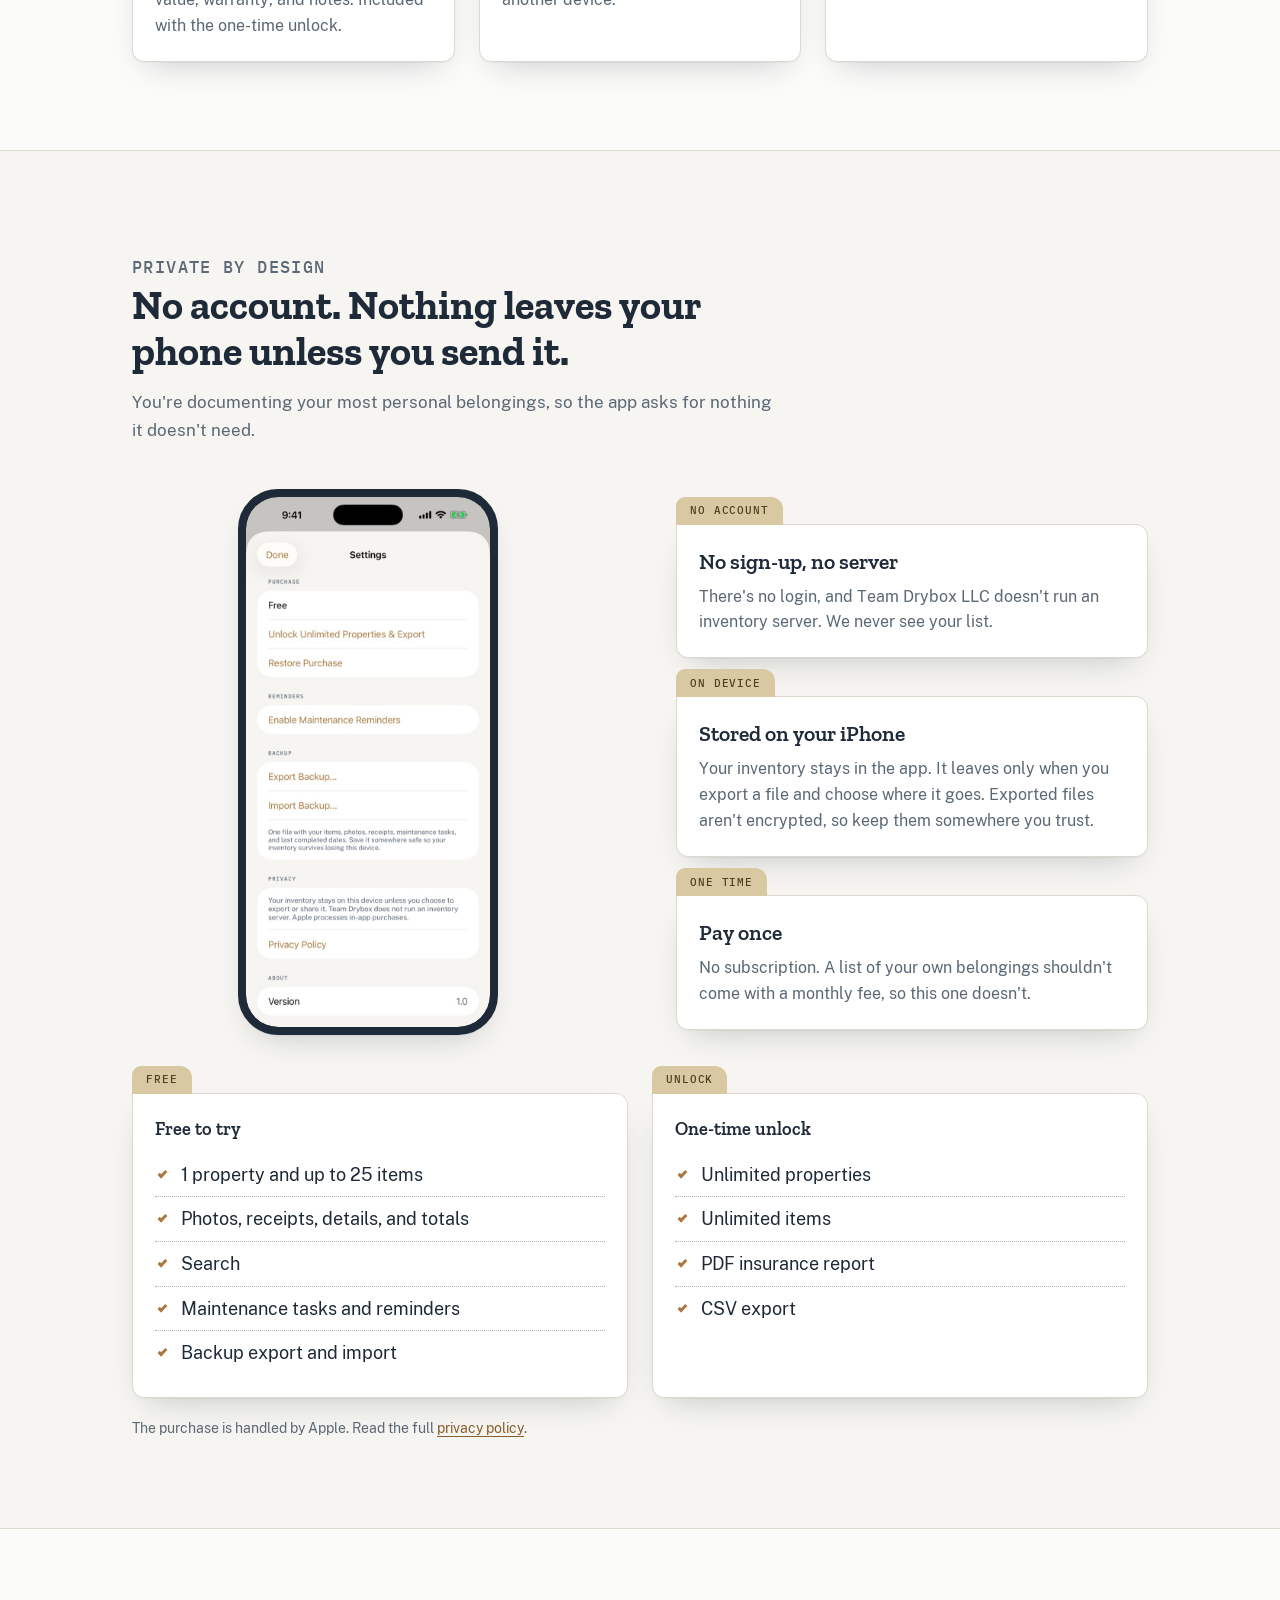
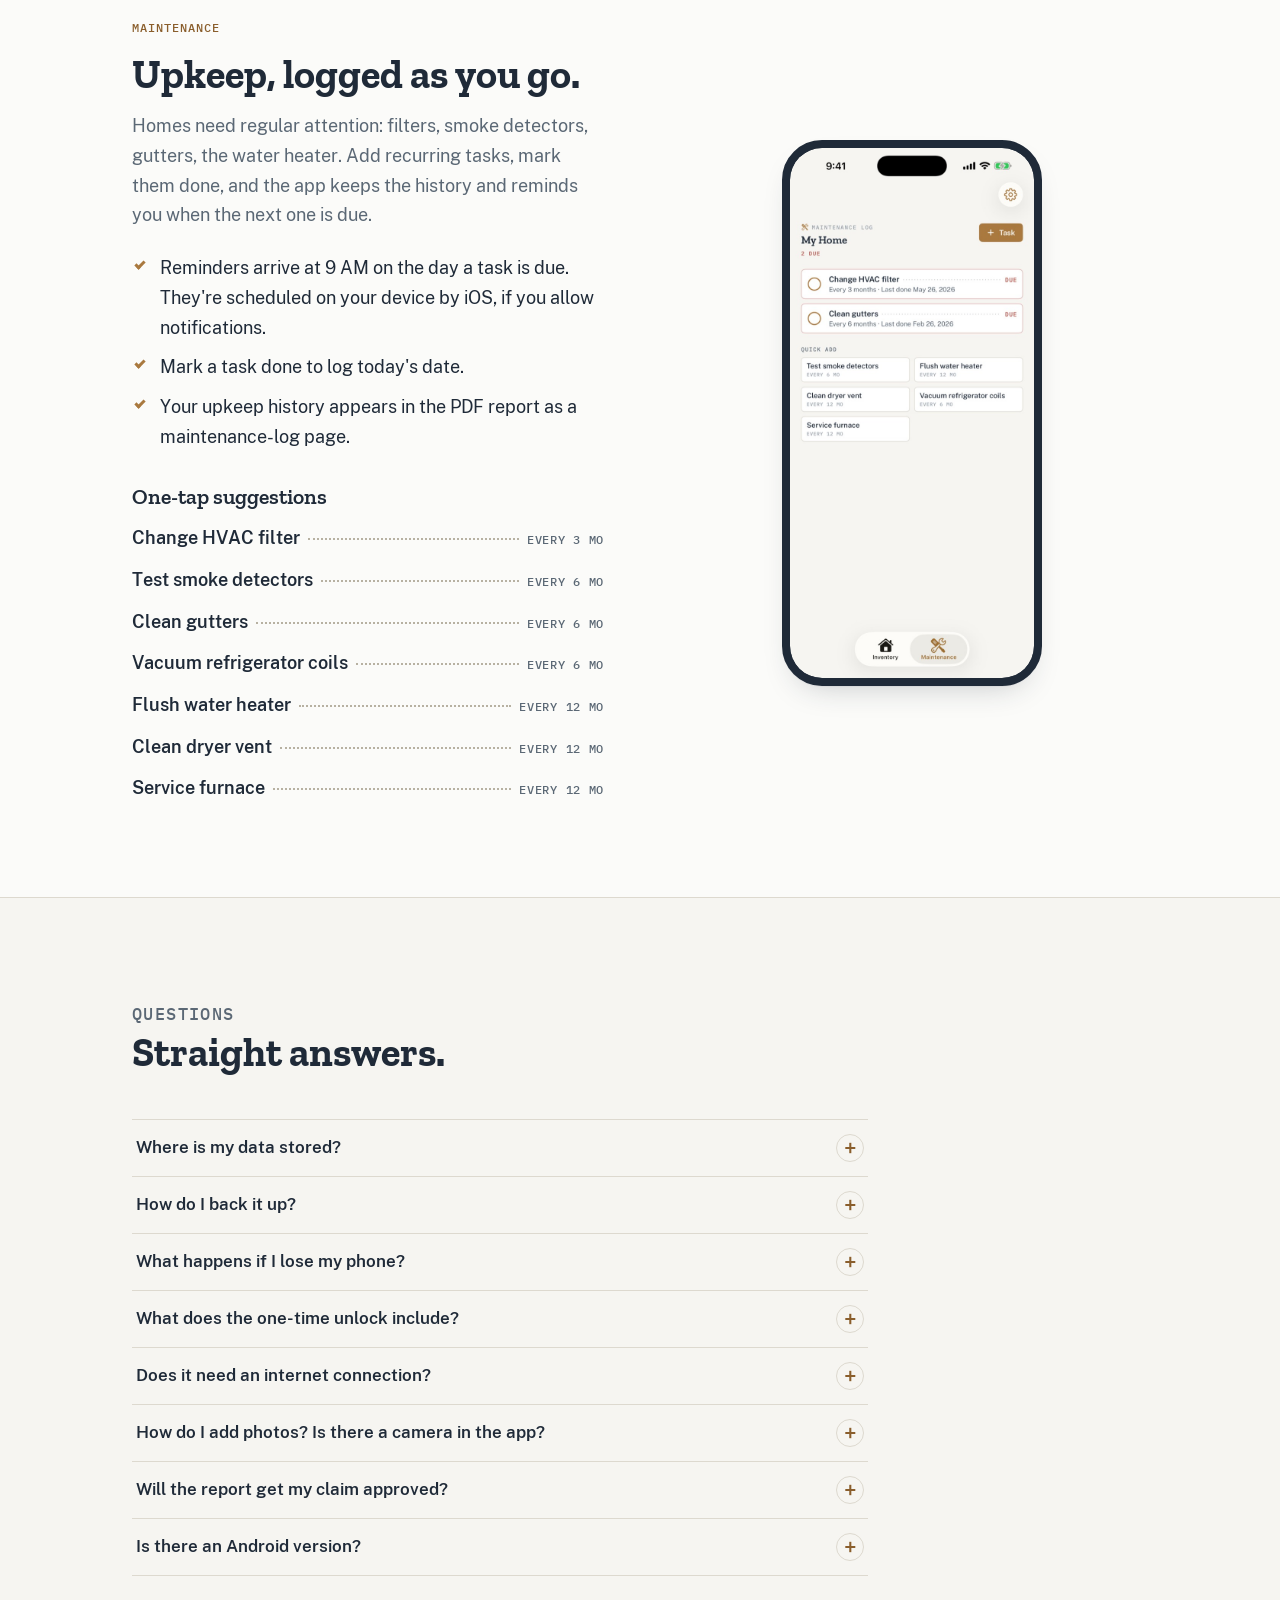
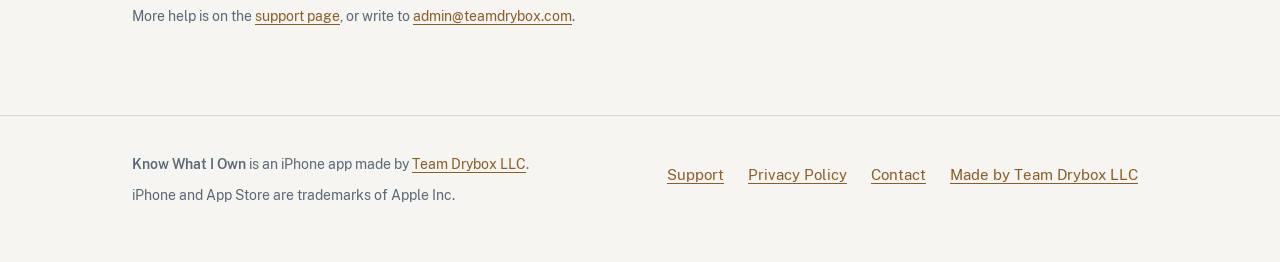
==== commit 4267ffe5: "Polish launch status and step accessibility" ====
--- a/site/index.html
+++ b/site/index.html
@@ -55,10 +55,10 @@
           <p class="lede">A calm, insurance-ready record of everything in your home, organized by property, room, and item, and kept on your device.</p>
           <div class="cta-row">
             <!-- REPLACE with the official "Download on the App Store" badge + link once the app is approved -->
-            <button class="btn btn-soon" type="button" disabled><span class="dot" aria-hidden="true"></span>Coming soon to the App Store</button>
+            <p class="app-status" role="status"><span class="dot" aria-hidden="true"></span><span><strong>Coming soon to the App Store</strong><small>We're finishing the launch. The download link will appear here when the listing is live.</small></span></p>
             <a class="btn btn-ghost" href="#how">See how it works</a>
           </div>
-          <p class="fine">Free to try with one property and 25 items. One one-time purchase unlocks the rest. No account, no subscription.</p>
+          <p class="fine">Free to try with one property and 25 items. A one-time purchase unlocks the rest. No account, no subscription.</p>
         </div>
         <div class="hero-art">
           <figure class="phone">
@@ -98,14 +98,17 @@
         </div>
         <ol class="steps">
           <li>
+            <span class="step-number" aria-hidden="true">01</span>
             <h3>Add a property and its rooms</h3>
             <p>Start with a home, a storage unit, or a vacation property. Then add rooms the way the place is actually laid out. The app suggests common ones like Living Room, Kitchen, and Garage.</p>
           </li>
           <li>
+            <span class="step-number" aria-hidden="true">02</span>
             <h3>Add what's in them</h3>
             <p>Pick a photo, note the brand, model, and serial number, and add the purchase date, price, and your estimate of its current value. Attach a photo of the receipt and a warranty date if you have them.</p>
           </li>
           <li>
+            <span class="step-number" aria-hidden="true">03</span>
             <h3>Share or back up when you choose</h3>
             <p>Create a PDF insurance report or a CSV file, or export a single backup file. Nothing is sent anywhere until you send it. (PDF and CSV come with the one-time unlock.)</p>
           </li>
--- a/site/assets/styles.css
+++ b/site/assets/styles.css
@@ -110,9 +110,11 @@
   border-radius: 12px; font: 600 1rem/1.2 var(--sans); text-decoration: none; border: 2px solid transparent; cursor: pointer; }
 .btn-primary { background: var(--btn-bg); color: var(--btn-tx); }
 .btn-primary:hover { background: var(--btn-bg-hover); }
-.btn-soon { background: var(--card); color: var(--ink); border-color: var(--brass); cursor: default; opacity: 1; font-family: var(--sans); }
-.btn-soon:disabled { color: var(--ink); -webkit-text-fill-color: var(--ink); opacity: 1; }
-.btn-soon .dot { width: 9px; height: 9px; border-radius: 50%; background: var(--brass); flex: none; }
+.app-status { display: inline-flex; align-items: flex-start; gap: 10px; min-height: 52px; padding: 10px 16px; border: 2px solid var(--brass); border-radius: 12px; background: var(--card); color: var(--ink); }
+.app-status .dot { width: 9px; height: 9px; margin-top: .45em; border-radius: 50%; background: var(--brass); flex: none; }
+.app-status strong, .app-status small { display: block; }
+.app-status strong { font: 600 1rem/1.25 var(--sans); }
+.app-status small { margin-top: 2px; color: var(--soft); font-size: .78rem; line-height: 1.3; }
 .btn-ghost { color: var(--brass-text); border-color: var(--line); background: transparent; }
 .btn-ghost:hover { border-color: var(--brass); }
 
@@ -160,9 +162,9 @@
 .sample { font-size: .8rem; color: var(--soft); margin: 14px 0 0 !important; }
 
 /* Steps */
-.steps { display: grid; gap: 28px; list-style: none; counter-reset: step; }
-.steps li { counter-increment: step; position: relative; padding-top: 52px; }
-.steps li::before { content: counter(step, decimal-leading-zero); position: absolute; top: 0; left: 0; height: 36px; padding: 0 14px;
+.steps { display: grid; gap: 28px; list-style: none; }
+.steps li { position: relative; padding-top: 52px; }
+.step-number { position: absolute; top: 0; left: 0; height: 36px; padding: 0 14px;
   display: inline-flex; align-items: center; background: var(--tab); color: var(--tab-ink); border-radius: 9px 12px 0 0;
   font: 500 .8rem/1 var(--mono); letter-spacing: .08em; }
 .steps li::after { content: ""; position: absolute; top: 35px; left: 0; right: 0; border-top: 2px solid var(--brass); }
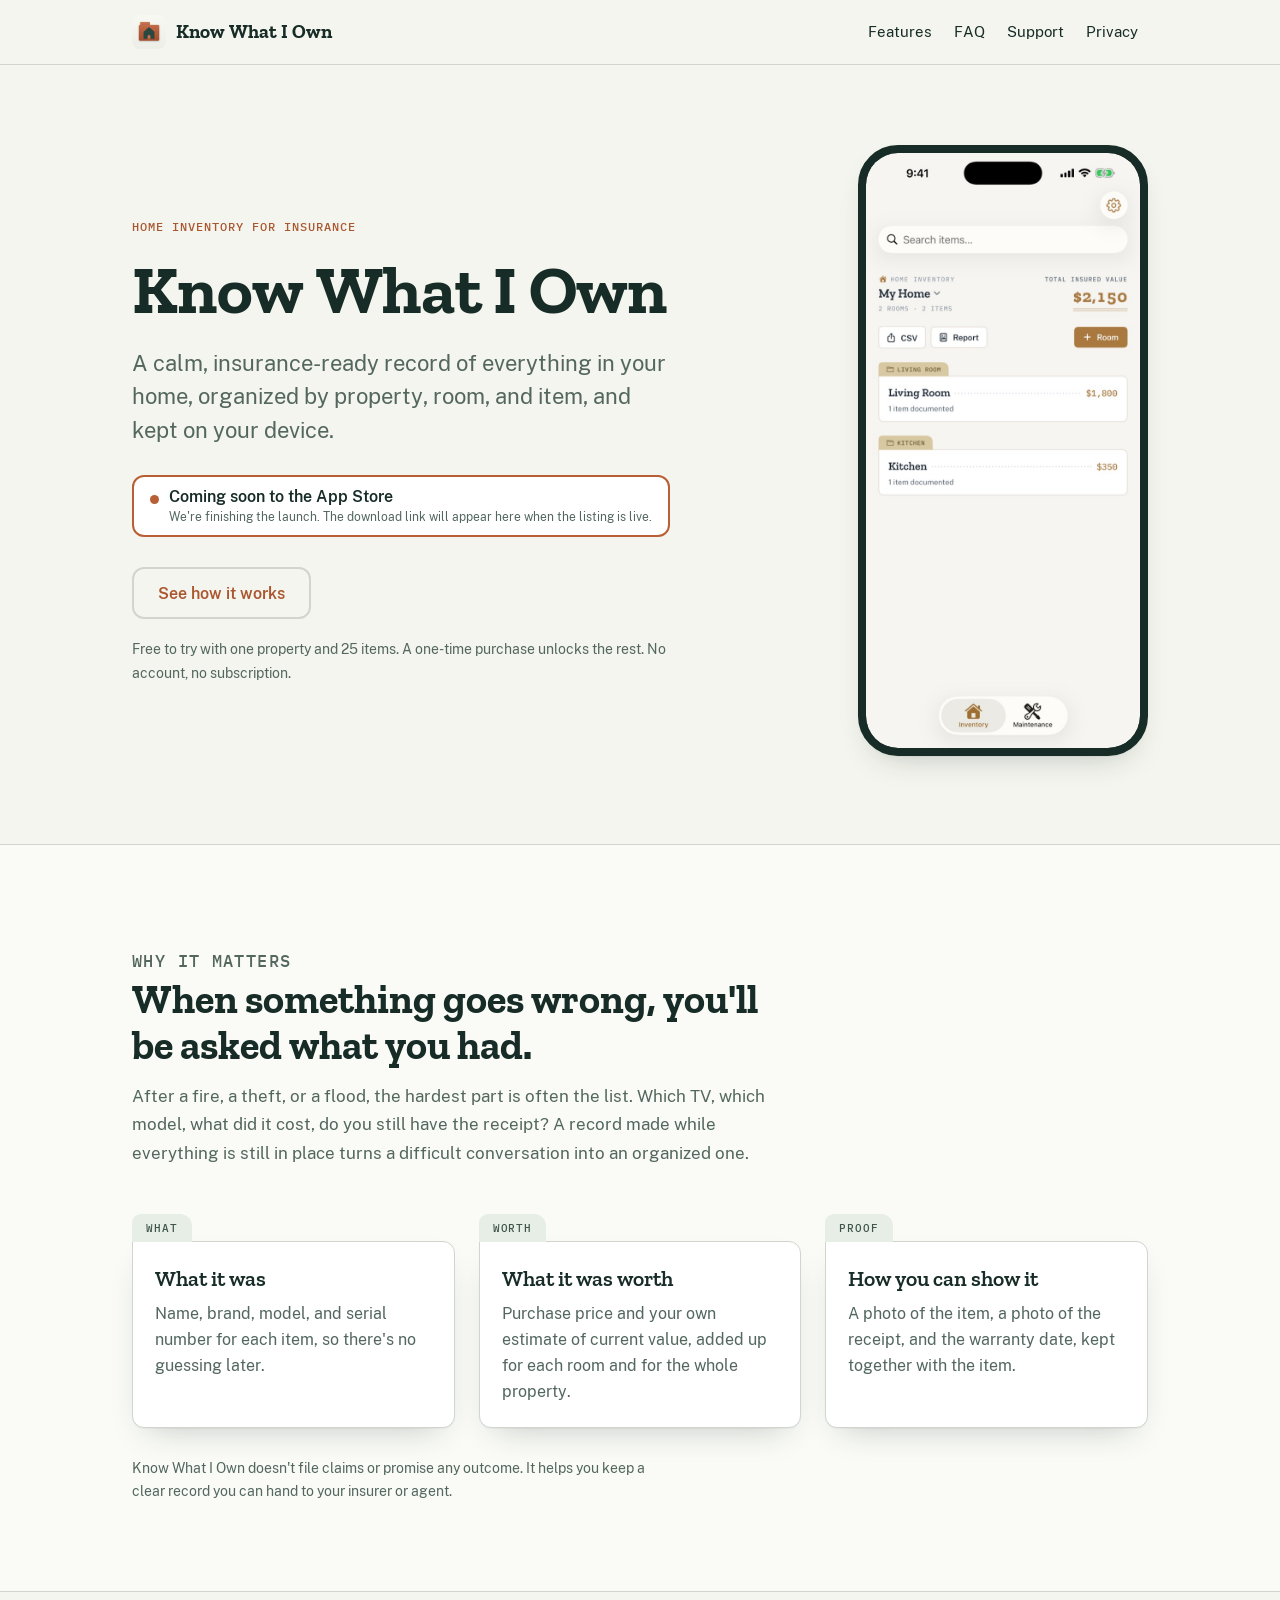
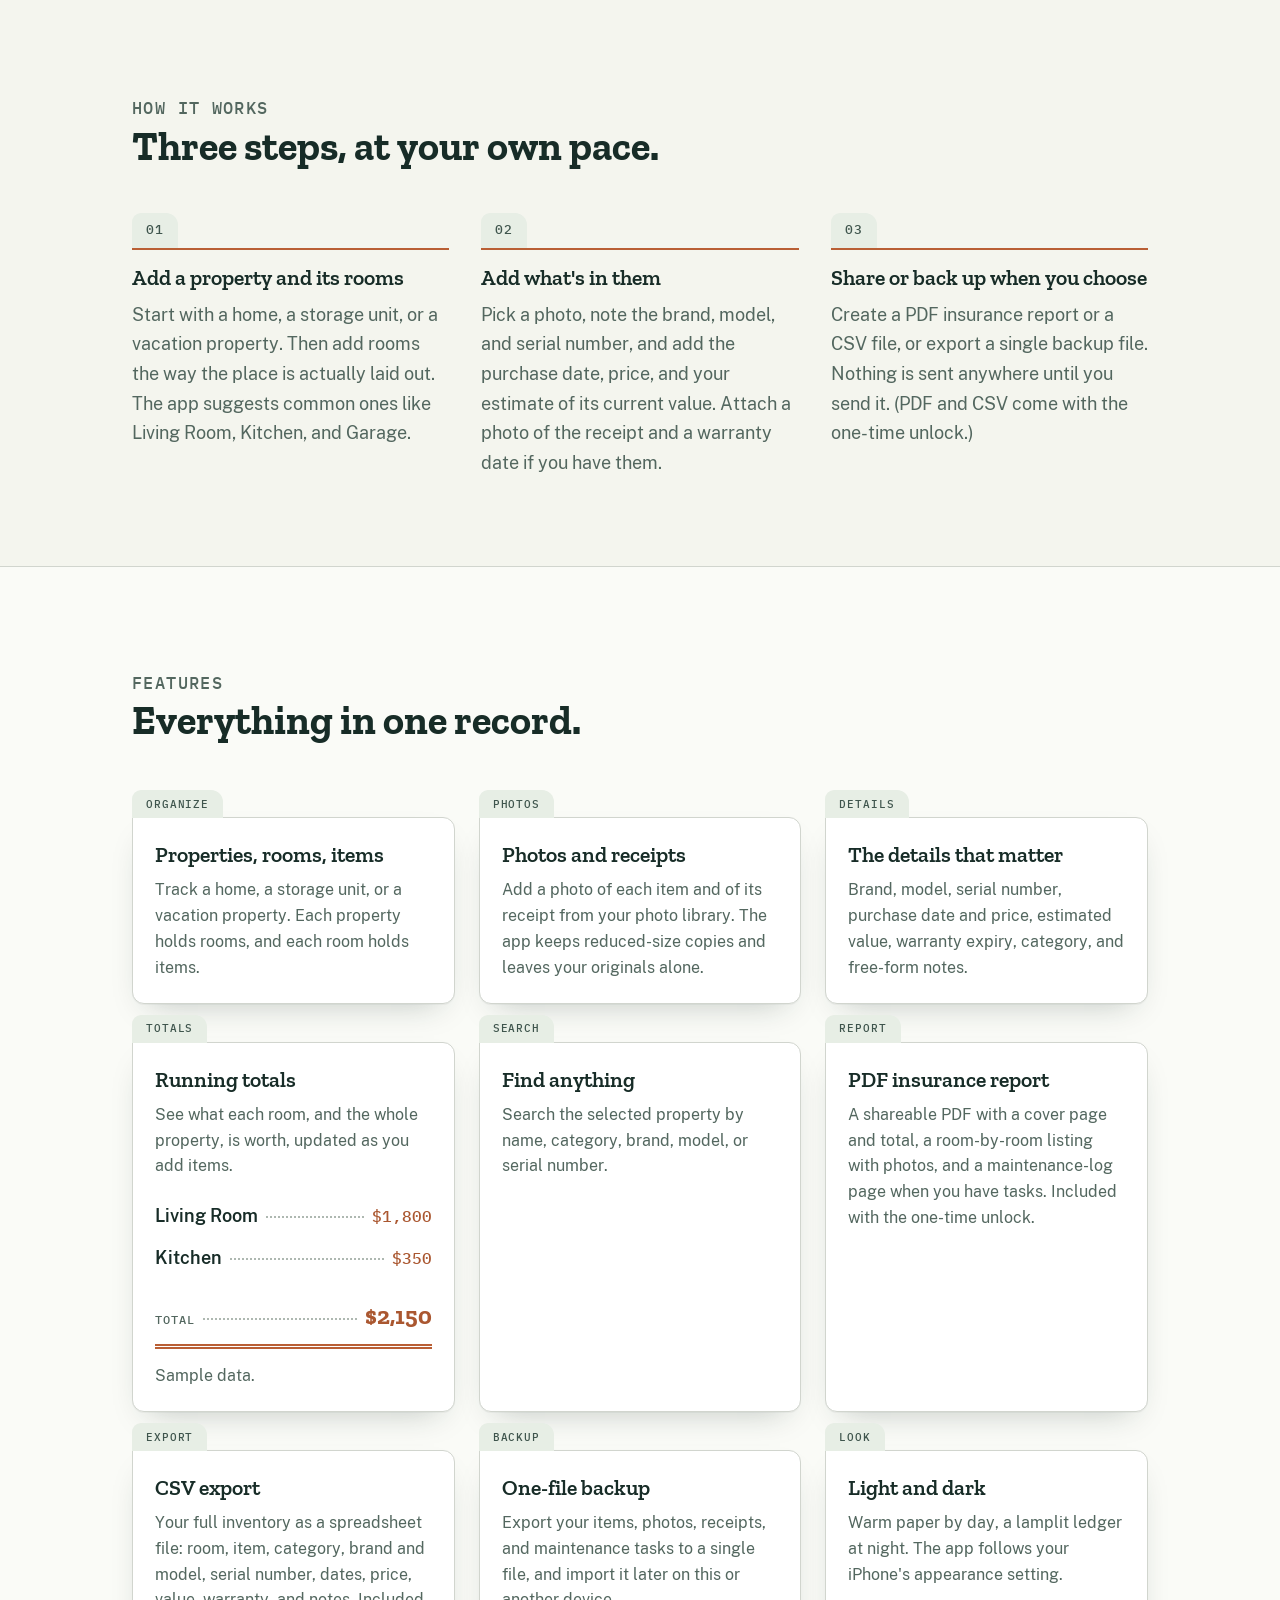
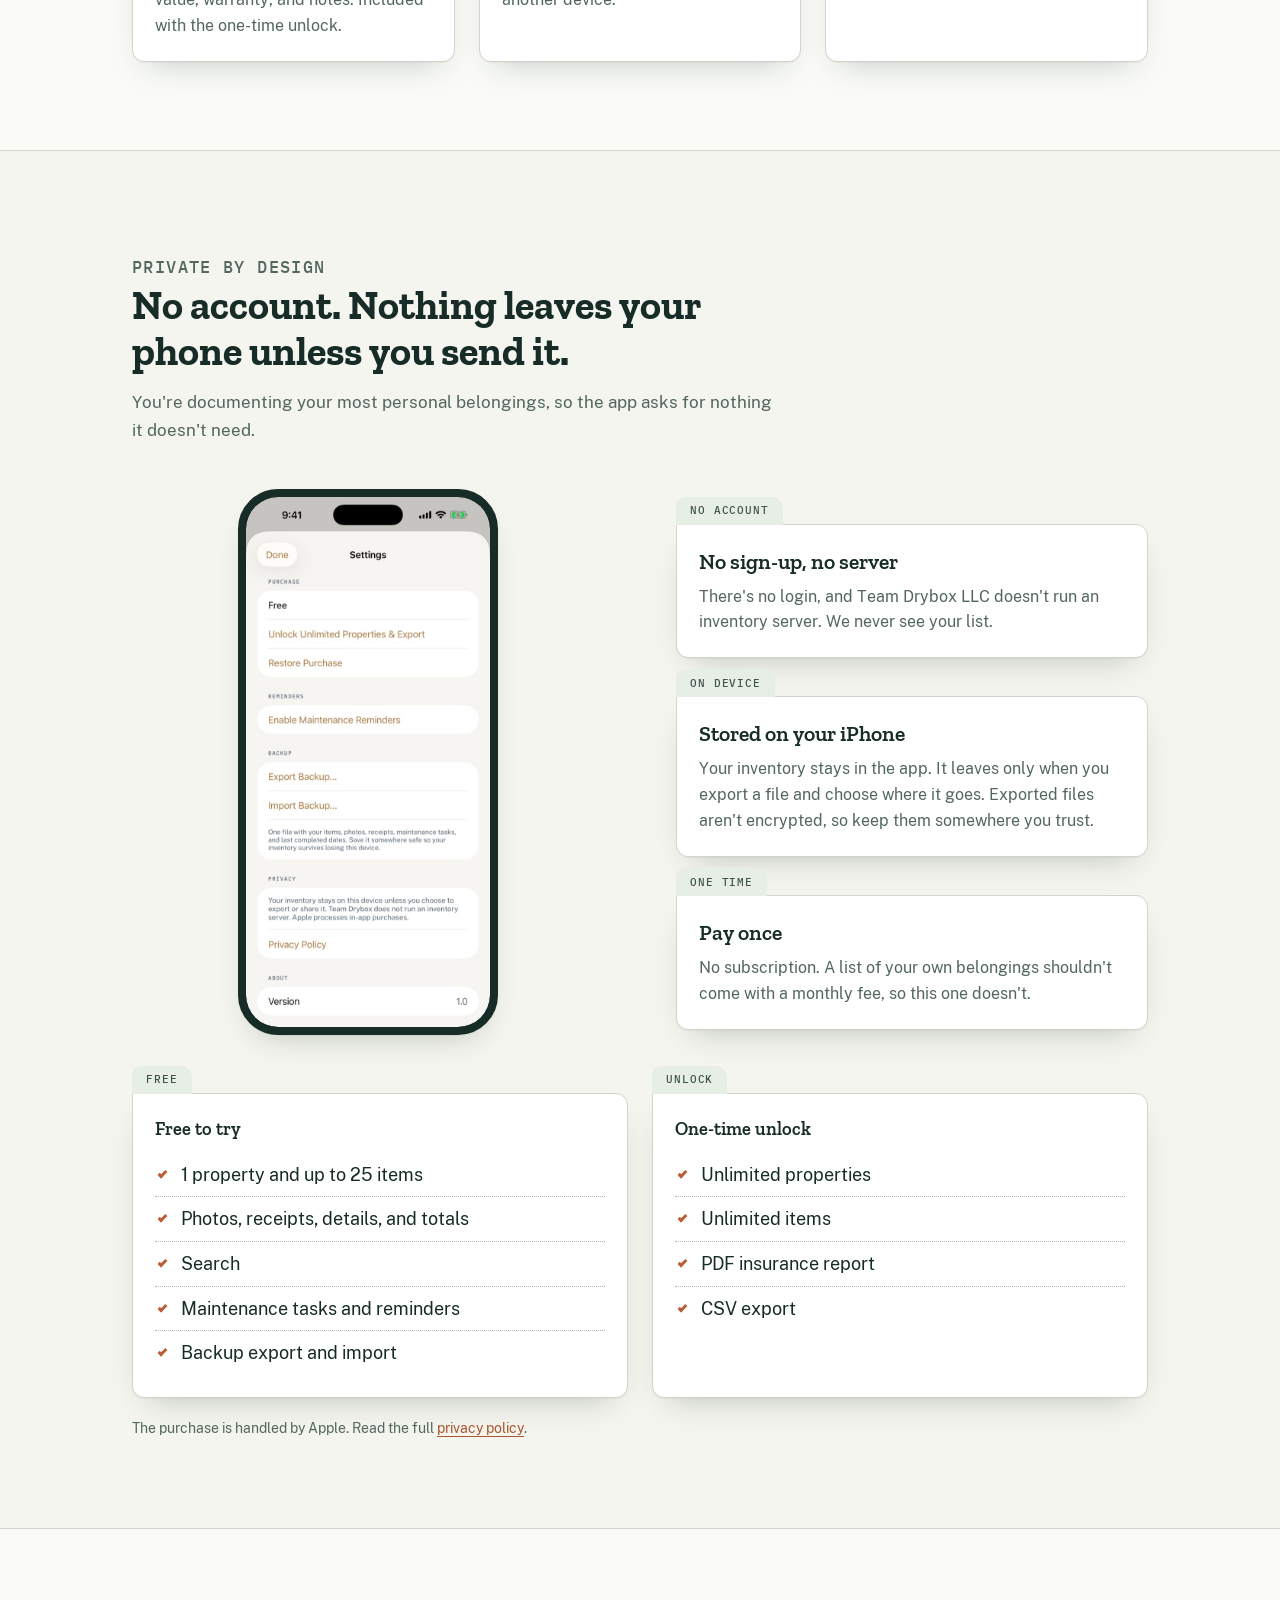
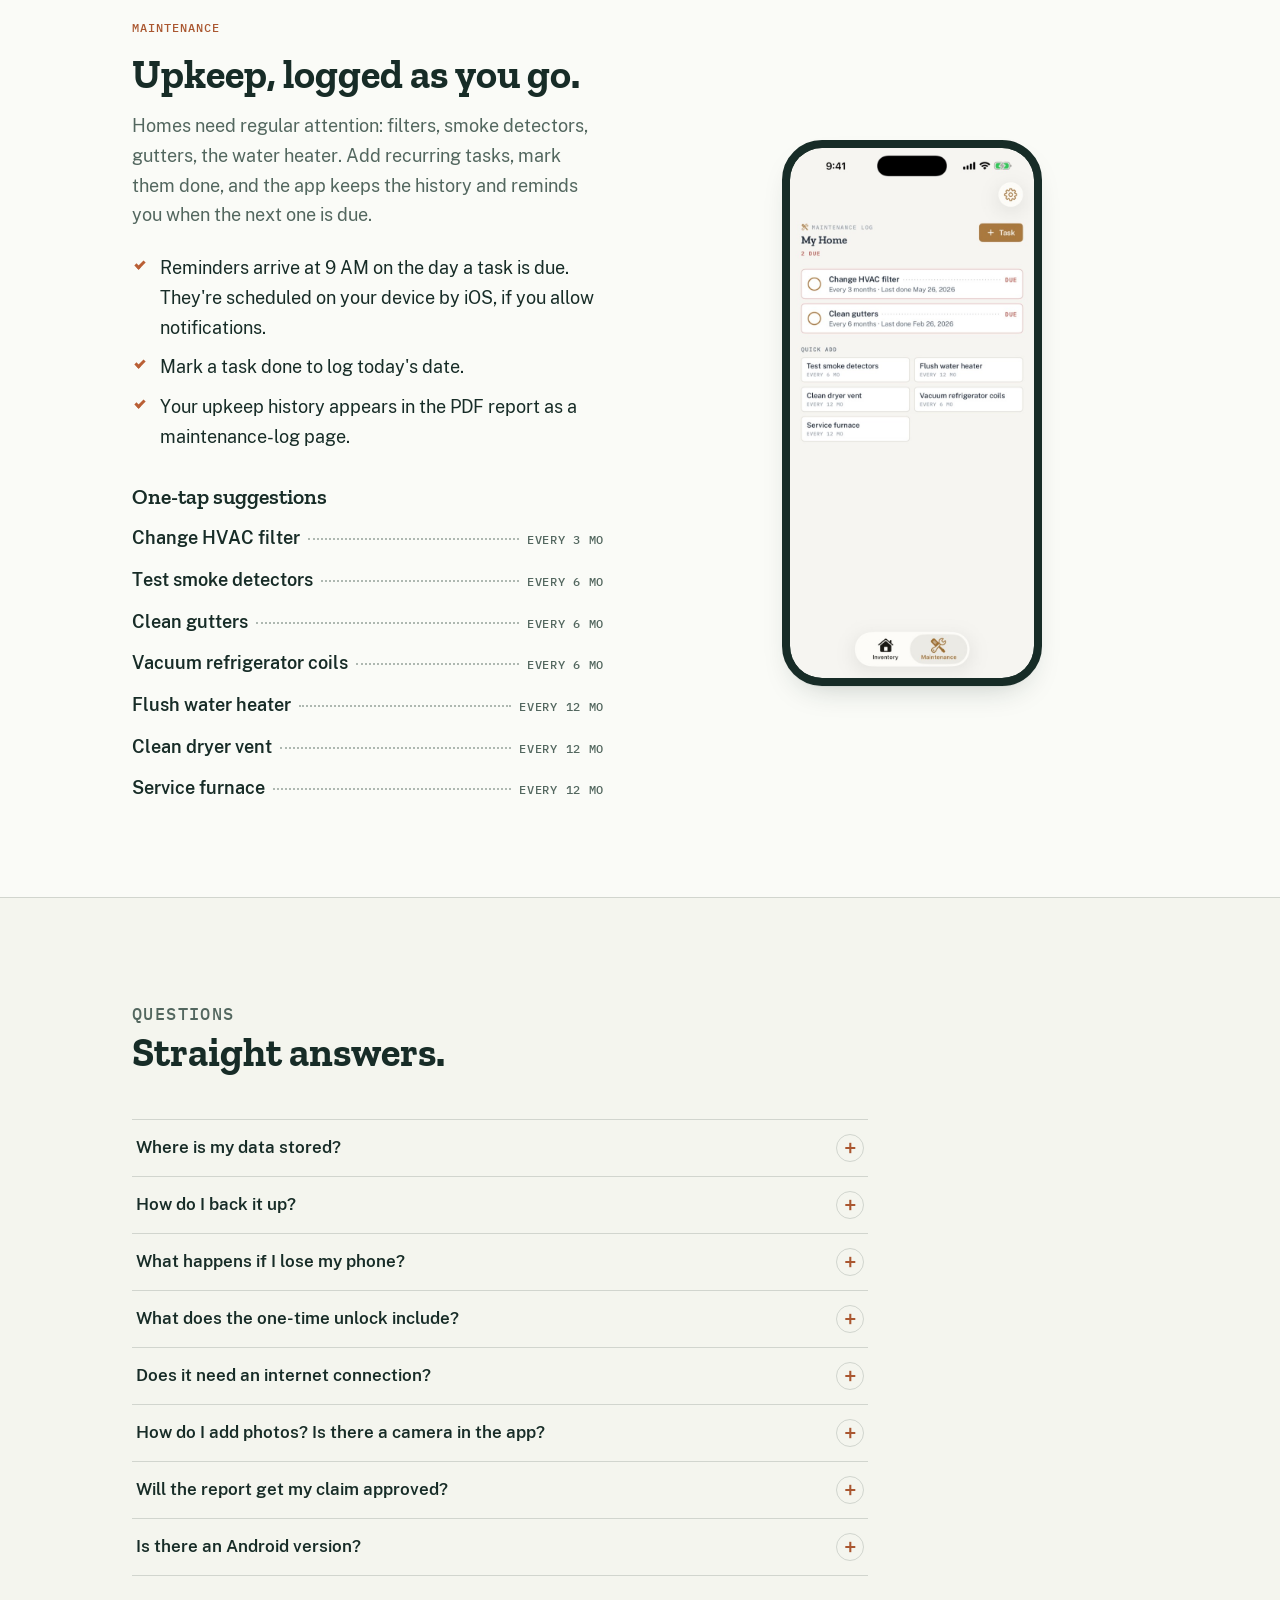
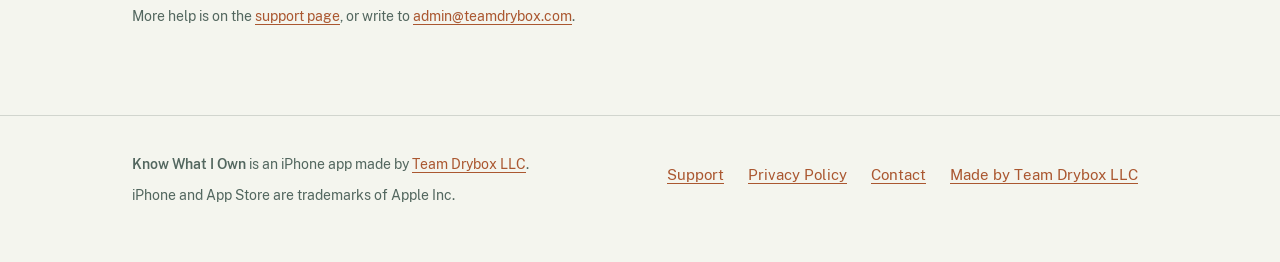
==== commit 1833094d: "Match the site palette to the app The site still used the original brass palette. Align it with the " ====
--- a/site/index.html
+++ b/site/index.html
@@ -7,8 +7,8 @@
   <meta name="description" content="An offline-first iPhone app for documenting your belongings for insurance: properties, rooms, items, photos, a PDF report. No account. One-time purchase.">
   <link rel="canonical" href="https://knowwhatiown.com/">
   <meta name="color-scheme" content="light dark">
-  <meta name="theme-color" content="#F6F5F1" media="(prefers-color-scheme: light)">
-  <meta name="theme-color" content="#1C1B18" media="(prefers-color-scheme: dark)">
+  <meta name="theme-color" content="#F4F5EE" media="(prefers-color-scheme: light)">
+  <meta name="theme-color" content="#0F1A17" media="(prefers-color-scheme: dark)">
   <meta property="og:type" content="website">
   <meta property="og:site_name" content="Know What I Own">
   <meta property="og:title" content="Know What I Own — Home Inventory for Insurance">
--- a/site/assets/styles.css
+++ b/site/assets/styles.css
@@ -1,5 +1,5 @@
 /* Know What I Own — shared stylesheet.
-   Palette and motifs follow the app: paper + ink + brass, folder-tab cards,
+   Palette and motifs follow the app (and teamdrybox.com): paper + deep green ink + copper, folder-tab cards,
    dotted leader lines, a double rule under a total.
    Fonts are subsetted (Latin) OFL fonts self-hosted in ./fonts — no external requests. */
 
@@ -16,22 +16,22 @@
 
 :root {
   /* Light (default) — contrast ratios checked against WCAG AA */
-  --page: #F6F5F1;
+  --page: #F4F5EE;
   --card: #FFFFFF;
-  --ink: #1F2A38;          /* 13.3:1 on page */
-  --soft: #5B6875;         /* 5.2:1 on page, 5.7:1 on card */
-  --line: #DDD9CF;
-  --dots: #B7B1A2;         /* decorative only */
-  --tab: #D9C9A3;
-  --tab-ink: #4F4020;      /* on tab */
-  --brass: #A9793F;        /* decorative: rules, borders (never small text) */
-  --brass-text: #8A5E2C;   /* 5.2:1 on page, 5.7:1 on card — small text and links */
-  --btn-bg: #8A5E2C;
-  --btn-bg-hover: #7A5225;
-  --btn-tx: #FFFFFF;       /* 5.7:1 on btn-bg */
-  --frame: #1F2A38;
-  --shadow: 0 1px 0 rgba(31, 42, 56, .04), 0 14px 32px -16px rgba(31, 42, 56, .28);
-  --focus: #8A5E2C;
+  --ink: #172C27;          /* 13.4:1 on page */
+  --soft: #53675F;         /* 5.5:1 on page, 6.0:1 on card */
+  --line: #D1D5CE;
+  --dots: #AEB8B1;         /* decorative only */
+  --tab: #E7EEE5;
+  --tab-ink: #3F554D;      /* on tab */
+  --brass: #B95F35;        /* decorative: rules, borders (never small text) */
+  --brass-text: #AA5730;   /* 4.65:1 on page, 5.1:1 on card — small text and links */
+  --btn-bg: #AA5730;
+  --btn-bg-hover: #944C2A;
+  --btn-tx: #FFFFFF;       /* 5.1:1 on btn-bg */
+  --frame: #172C27;
+  --shadow: 0 1px 0 rgba(23, 44, 39, .04), 0 14px 32px -16px rgba(23, 44, 39, .28);
+  --focus: #AA5730;
 
   --serif: "Zilla Slab", Rockwell, "Roboto Slab", Georgia, "Times New Roman", serif;
   --sans: "Public Sans", -apple-system, BlinkMacSystemFont, "Segoe UI", Roboto, Helvetica, Arial, sans-serif;
@@ -44,22 +44,22 @@
 
 @media (prefers-color-scheme: dark) {
   :root {
-    --page: #1C1B18;
-    --card: #28261F;
-    --ink: #EDEAE2;        /* 14.3:1 on page */
-    --soft: #A39C8E;       /* 6.3:1 on page, 5.5:1 on card */
-    --line: #3D3A30;
-    --dots: #5D5848;
-    --tab: #4A4030;
-    --tab-ink: #E3D3A8;
-    --brass: #C79355;
-    --brass-text: #C79355; /* 6.3:1 on page, 5.6:1 on card */
-    --btn-bg: #C79355;
-    --btn-bg-hover: #D5A26A;
-    --btn-tx: #1C1B18;     /* 6.3:1 on btn-bg */
-    --frame: #0E0D0B;
+    --page: #0F1A17;
+    --card: #17241F;
+    --ink: #EEF1E8;        /* 15.6:1 on page */
+    --soft: #A3B2A9;       /* 8.0:1 on page, 7.3:1 on card */
+    --line: #2C3B35;
+    --dots: #45574F;
+    --tab: #1F332C;
+    --tab-ink: #BFD8CF;
+    --brass: #D9794B;
+    --brass-text: #D9794B; /* 5.75:1 on page, 5.2:1 on card */
+    --btn-bg: #D9794B;
+    --btn-bg-hover: #F0A05F;
+    --btn-tx: #0F1A17;     /* 5.75:1 on btn-bg */
+    --frame: #060D0B;
     --shadow: 0 1px 0 rgba(0, 0, 0, .3), 0 14px 32px -16px rgba(0, 0, 0, .7);
-    --focus: #C79355;
+    --focus: #D9794B;
   }
 }
 
@@ -255,6 +255,12 @@
 @media (prefers-reduced-motion: reduce) {
   *, *::before, *::after { animation: none !important; transition: none !important; scroll-behavior: auto !important; }
 }
+@media (forced-colors: active) {
+  .btn, .app-status, .folder, .plan, .qa, .faq details { border: 1px solid CanvasText; }
+  .btn-primary { background: ButtonFace; color: ButtonText; }
+  .btn-ghost, .app-status { color: ButtonText; }
+  .btn:focus-visible, a:focus-visible, summary:focus-visible { outline: 2px solid Highlight; }
+}
 @media print {
   .site-header, .site-footer, .skip { display: none; }
   body { background: #fff; color: #000; }
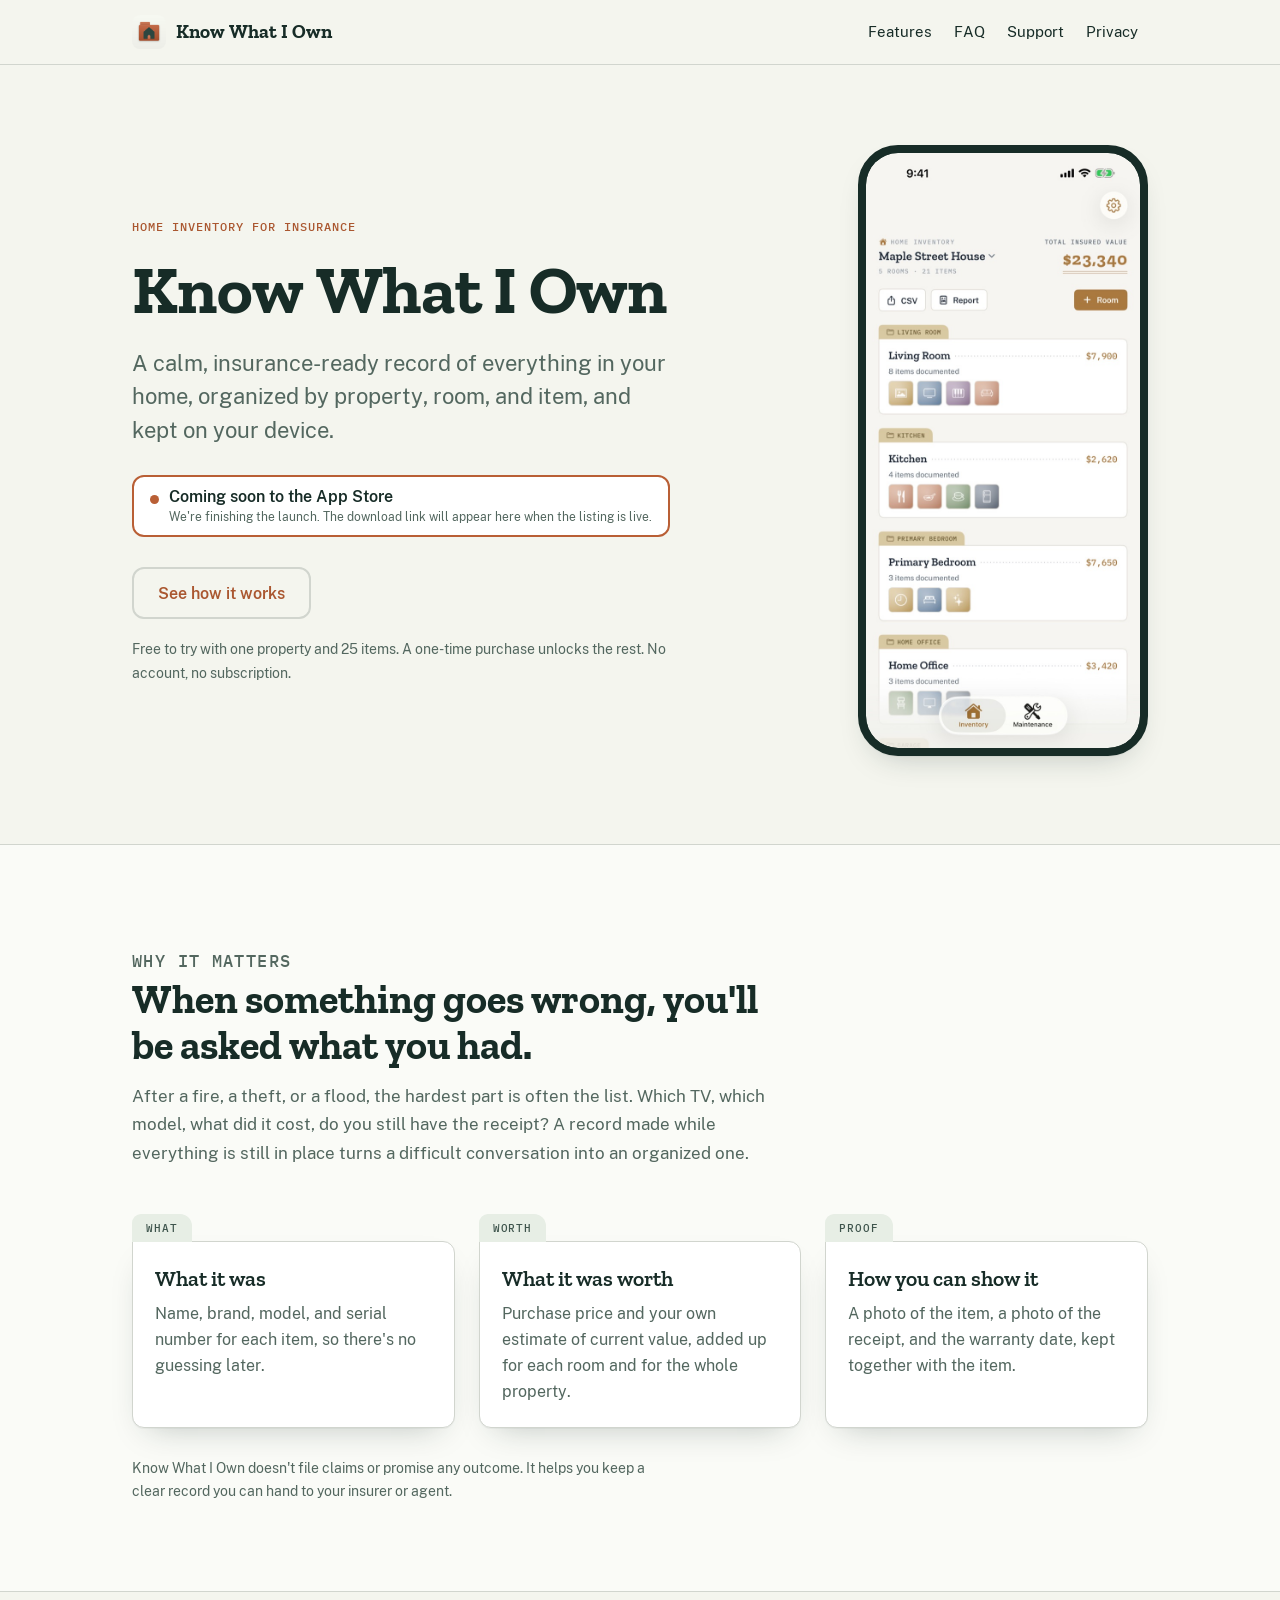
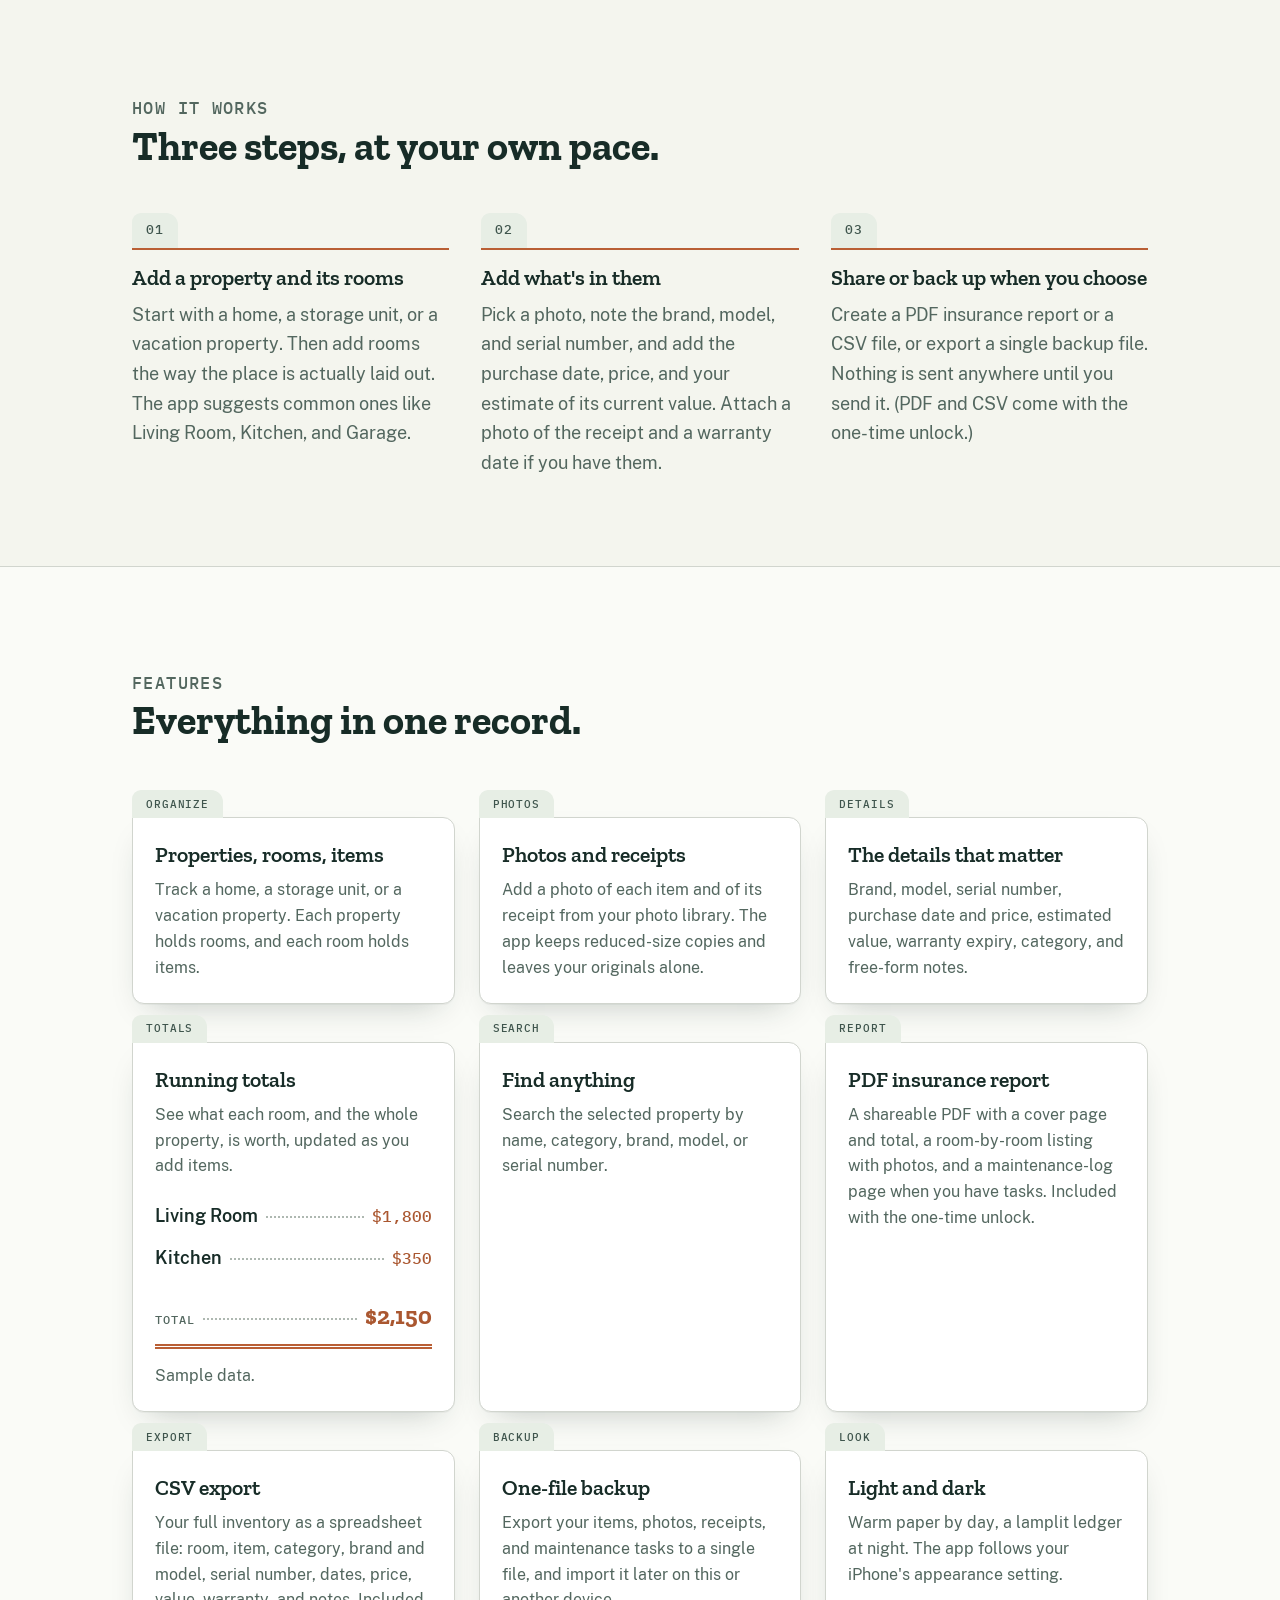
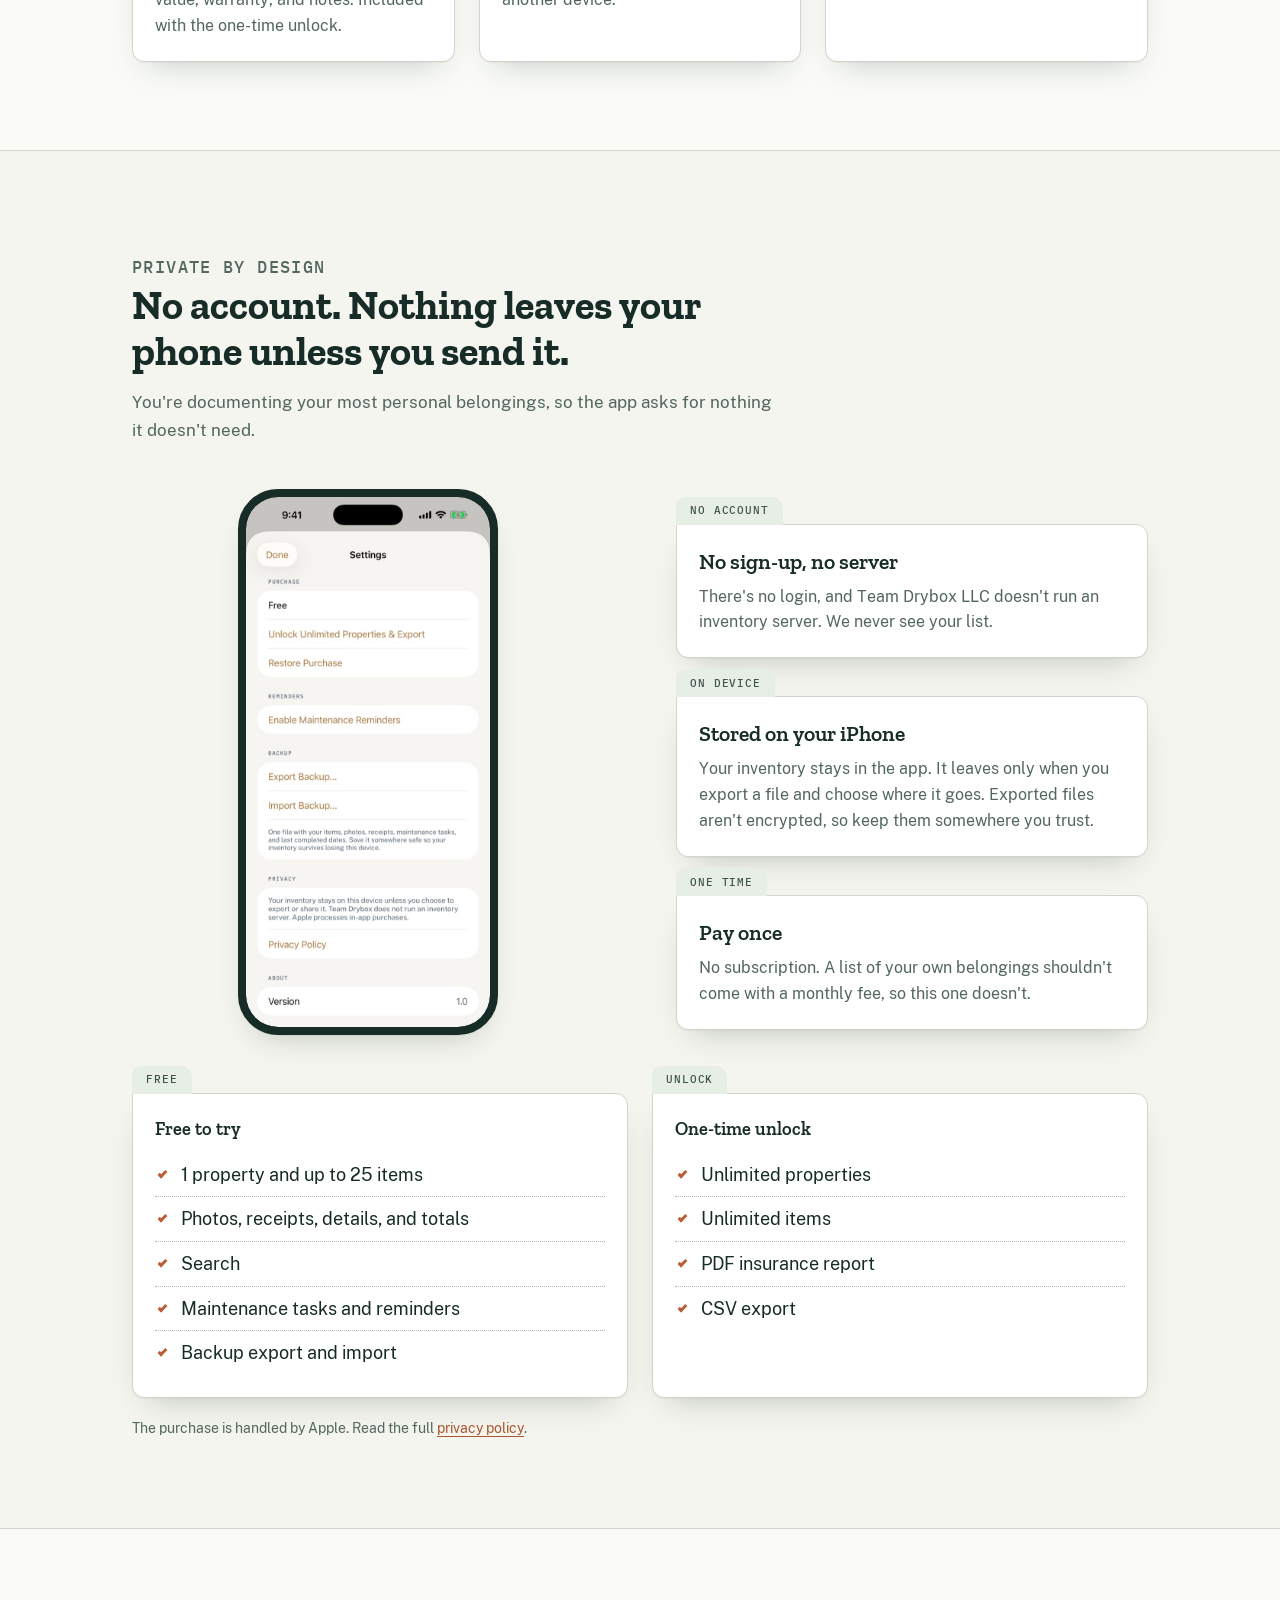
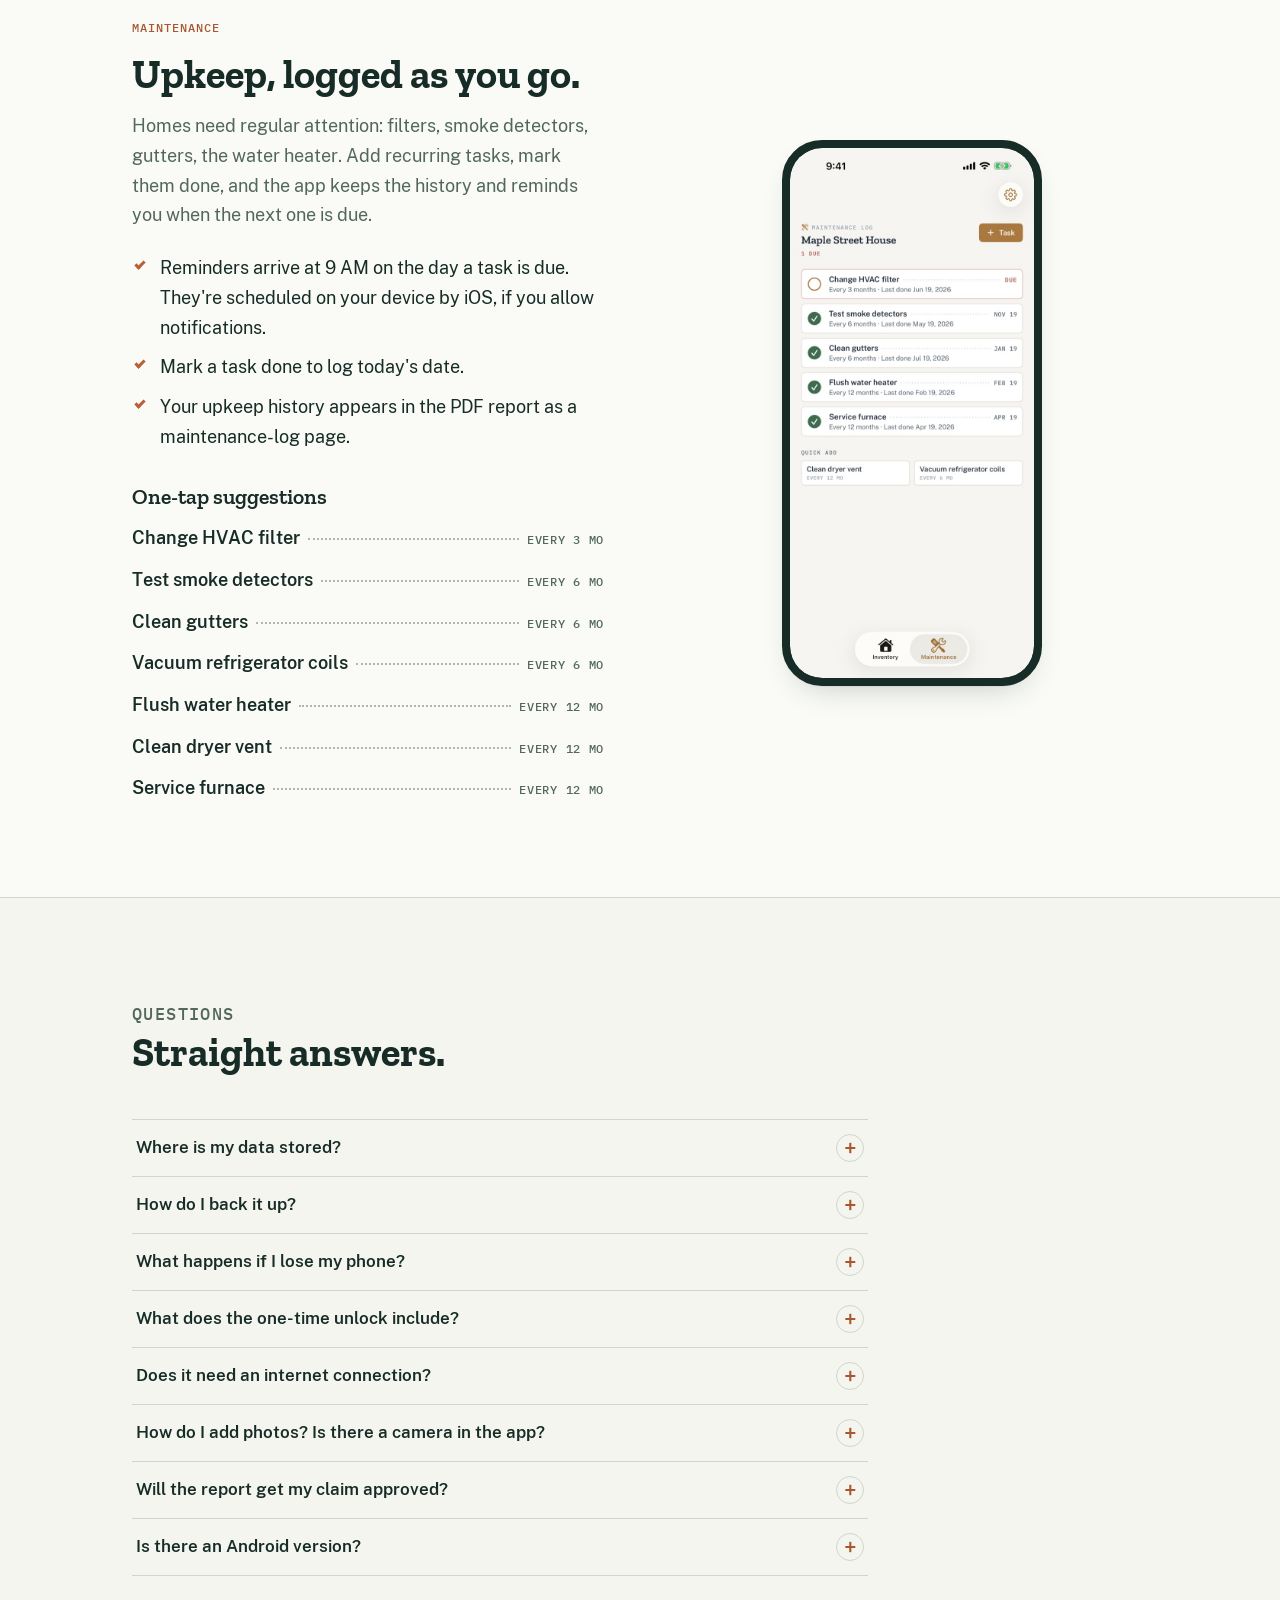
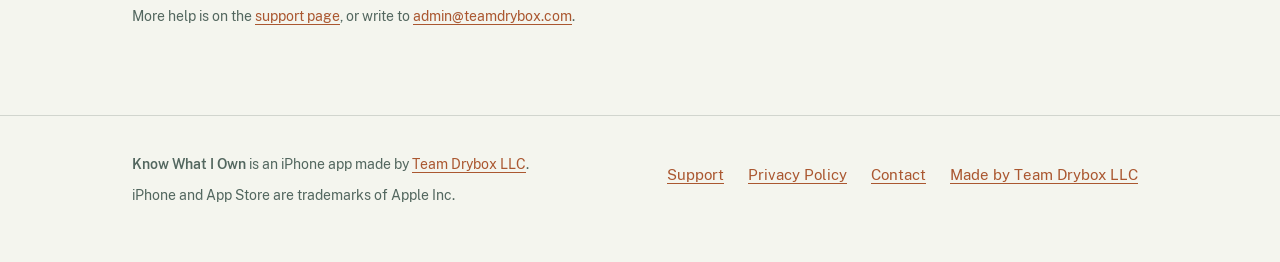
==== commit 8508fe6d: "Refresh landing screenshots and social card from the current app Inventory and maintenance shots and" ====
--- a/site/index.html
+++ b/site/index.html
@@ -62,7 +62,7 @@
         </div>
         <div class="hero-art">
           <figure class="phone">
-            <img src="assets/shots/shot-inventory.jpg" width="640" height="1390" alt="The Inventory screen in Know What I Own: a property called My Home with a total value, search, CSV and Report buttons, and room cards for Living Room and Kitchen with dotted lines to each room's value.">
+            <img src="assets/shots/shot-inventory.jpg" width="640" height="1390" alt="The Inventory screen in Know What I Own: a property called Maple Street House with a total insured value, CSV and Report buttons, and room cards for Living Room and Kitchen with dotted lines to each room's value.">
           </figure>
         </div>
       </div>
@@ -234,7 +234,7 @@
         </div>
         <div class="art">
           <figure class="phone small">
-            <img src="assets/shots/shot-maintenance.jpg" width="640" height="1390" alt="The Maintenance tab: a log for My Home showing two tasks marked due, Change HVAC filter every 3 months and Clean gutters every 6 months, with a Quick add list of other common tasks.">
+            <img src="assets/shots/shot-maintenance.jpg" width="640" height="1390" alt="The Maintenance tab: a log for Maple Street House with one task marked due, Change HVAC filter every 3 months, four completed recurring tasks such as Clean gutters and Service furnace, and a Quick add list of other common tasks.">
           </figure>
         </div>
       </div>
--- a/site/assets/styles.css
+++ b/site/assets/styles.css
@@ -235,6 +235,31 @@
 .qa h3 { margin: 0 0 .4em; }
 .qa p:last-child { margin-bottom: 0; }
 
+/* < 700px: the landing page was ~12 screens tall on a phone. Card lists become a swipe row
+   (next card peeks in to show there is more), secondary phone mockups are dropped, and the
+   remaining mockup and cards are tightened. Tablet and desktop layouts are unchanged. */
+@media (max-width: 699.98px) {
+  .cards, .split .trio {
+    display: flex; gap: 12px; overflow-x: auto; overscroll-behavior-x: contain;
+    scroll-snap-type: x mandatory; scroll-padding-inline: var(--gutter);
+    margin-inline: calc(var(--gutter) * -1); padding: 0 var(--gutter) 22px;
+    scrollbar-width: thin; align-items: flex-start;
+  }
+  .cards > li, .split .trio > li { flex: 0 0 min(82%, 20rem); scroll-snap-align: start; }
+  .cards .folder, .trio .folder { margin-top: 30px; padding: 18px 16px 16px; }
+  .cards .folder p, .trio .folder p { font-size: .93rem; line-height: 1.55; }
+  .cards .folder h3, .trio .folder h3 { font-size: 1.2rem; }
+  .split { grid-template-columns: minmax(0, 1fr); }  /* let the swipe row scroll instead of widening the page */
+  .split > * { min-width: 0; }
+  .split .art { display: none; }
+  .hero-grid { gap: 28px; }
+  .phone { width: min(100%, 230px); border-width: 6px; border-radius: 34px; }
+  .phone img { border-radius: 28px; }
+  .section-head { margin-bottom: 20px; }
+  .steps { gap: 20px; }
+  .steps li { padding-top: 46px; }
+}
+
 /* >= 700px */
 @media (min-width: 700px) {
   :root { --gutter: 32px; }
